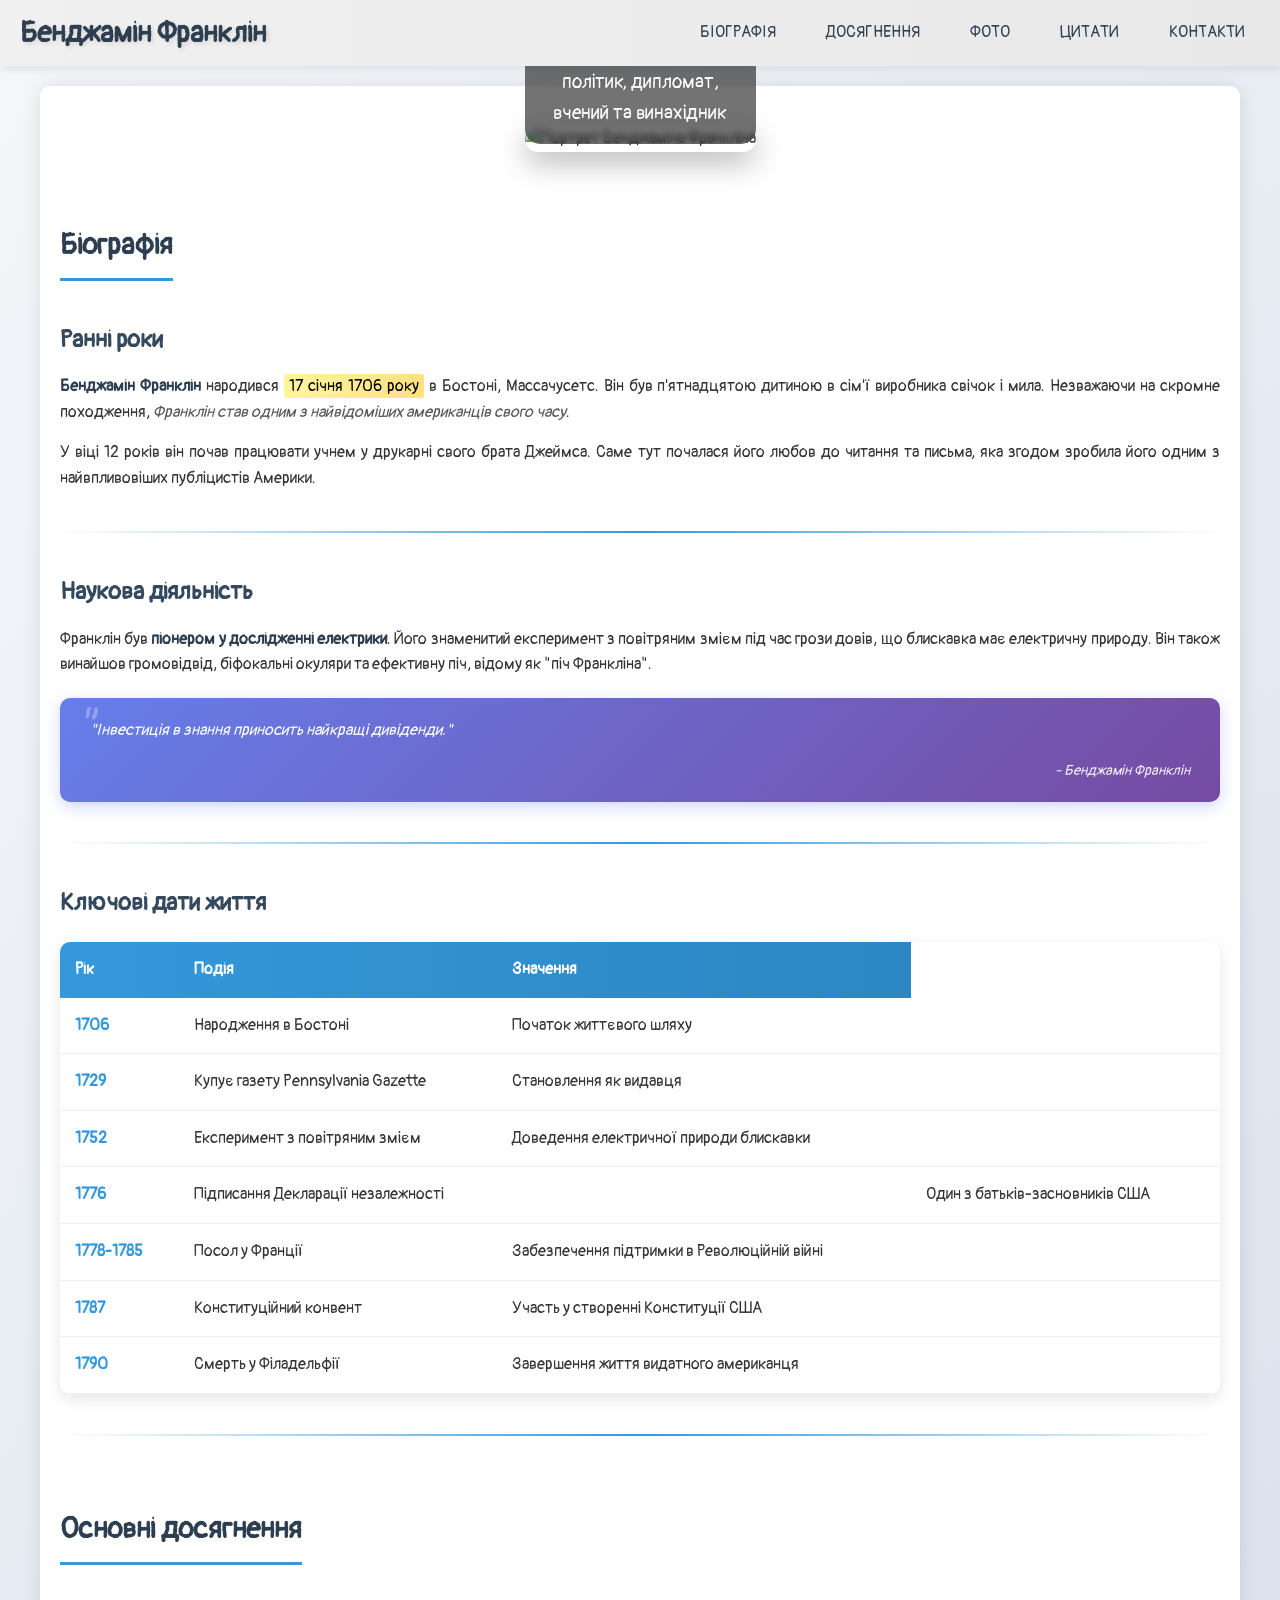
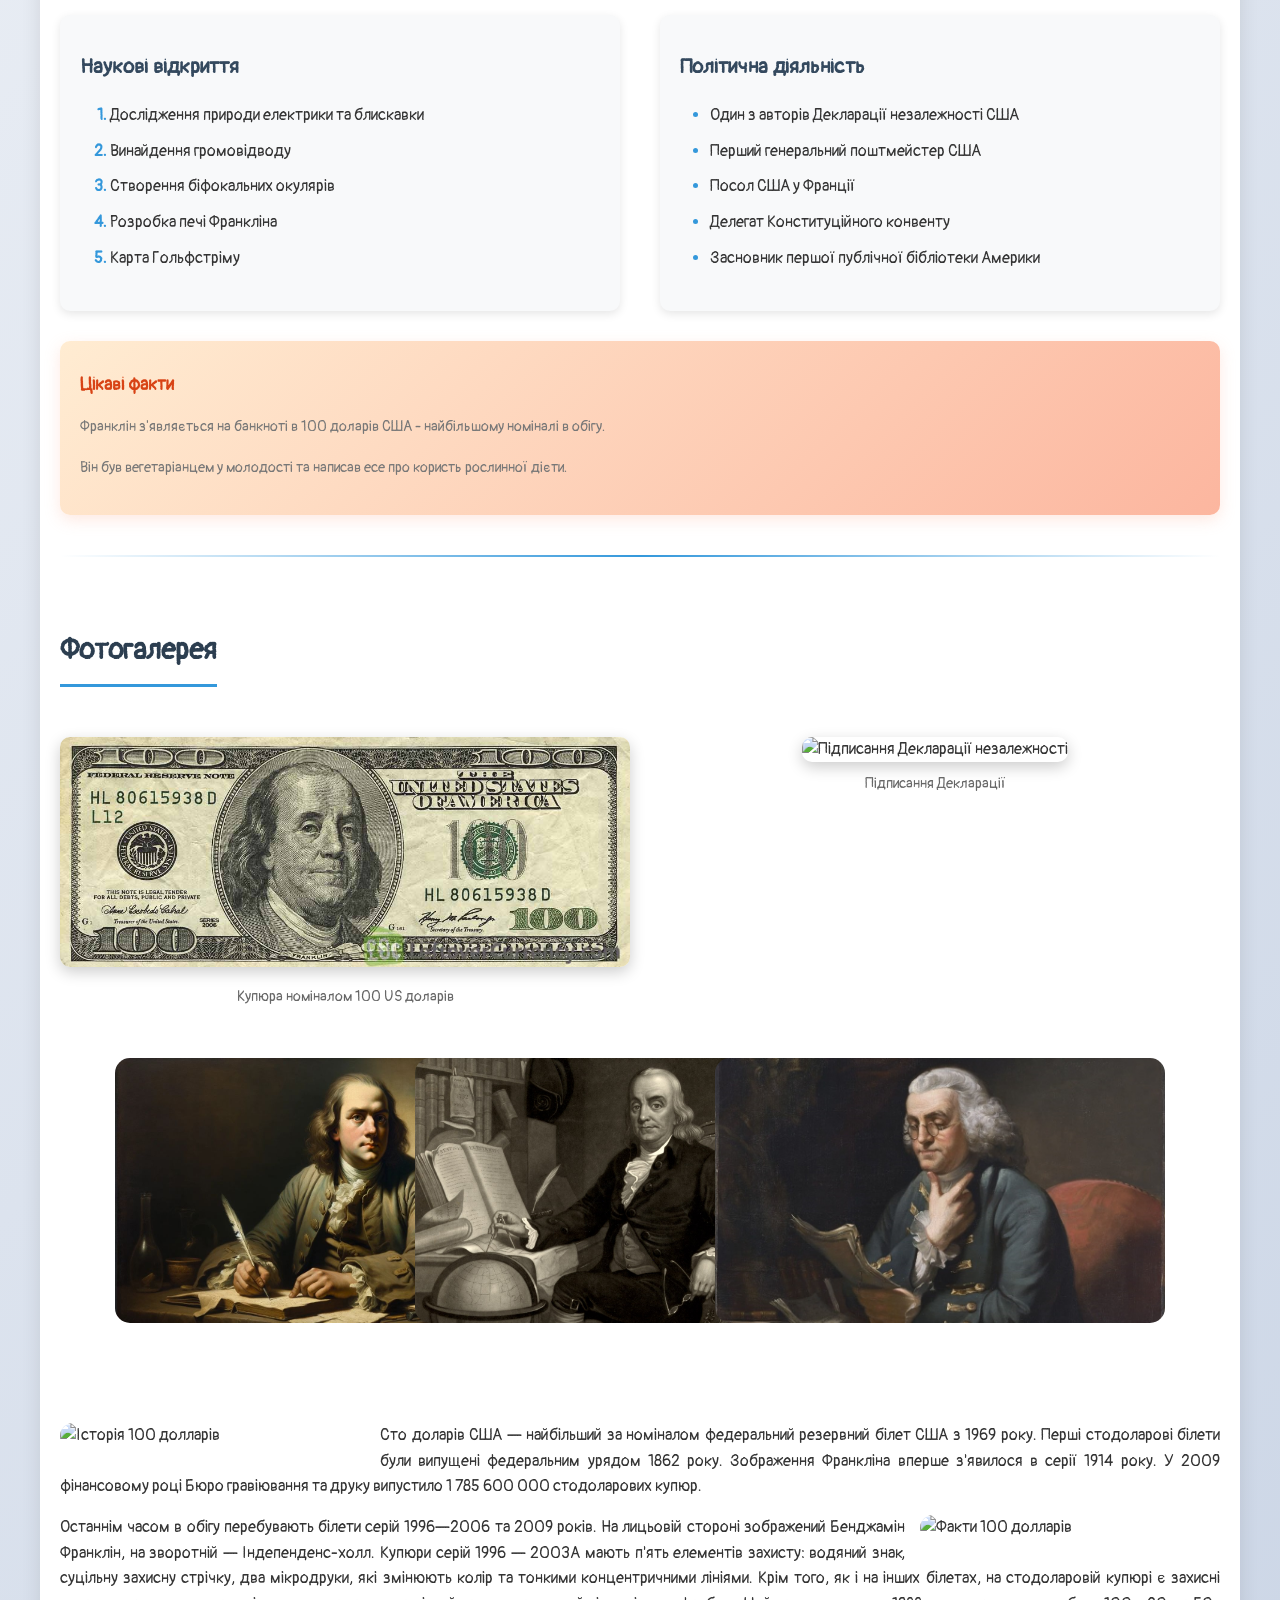
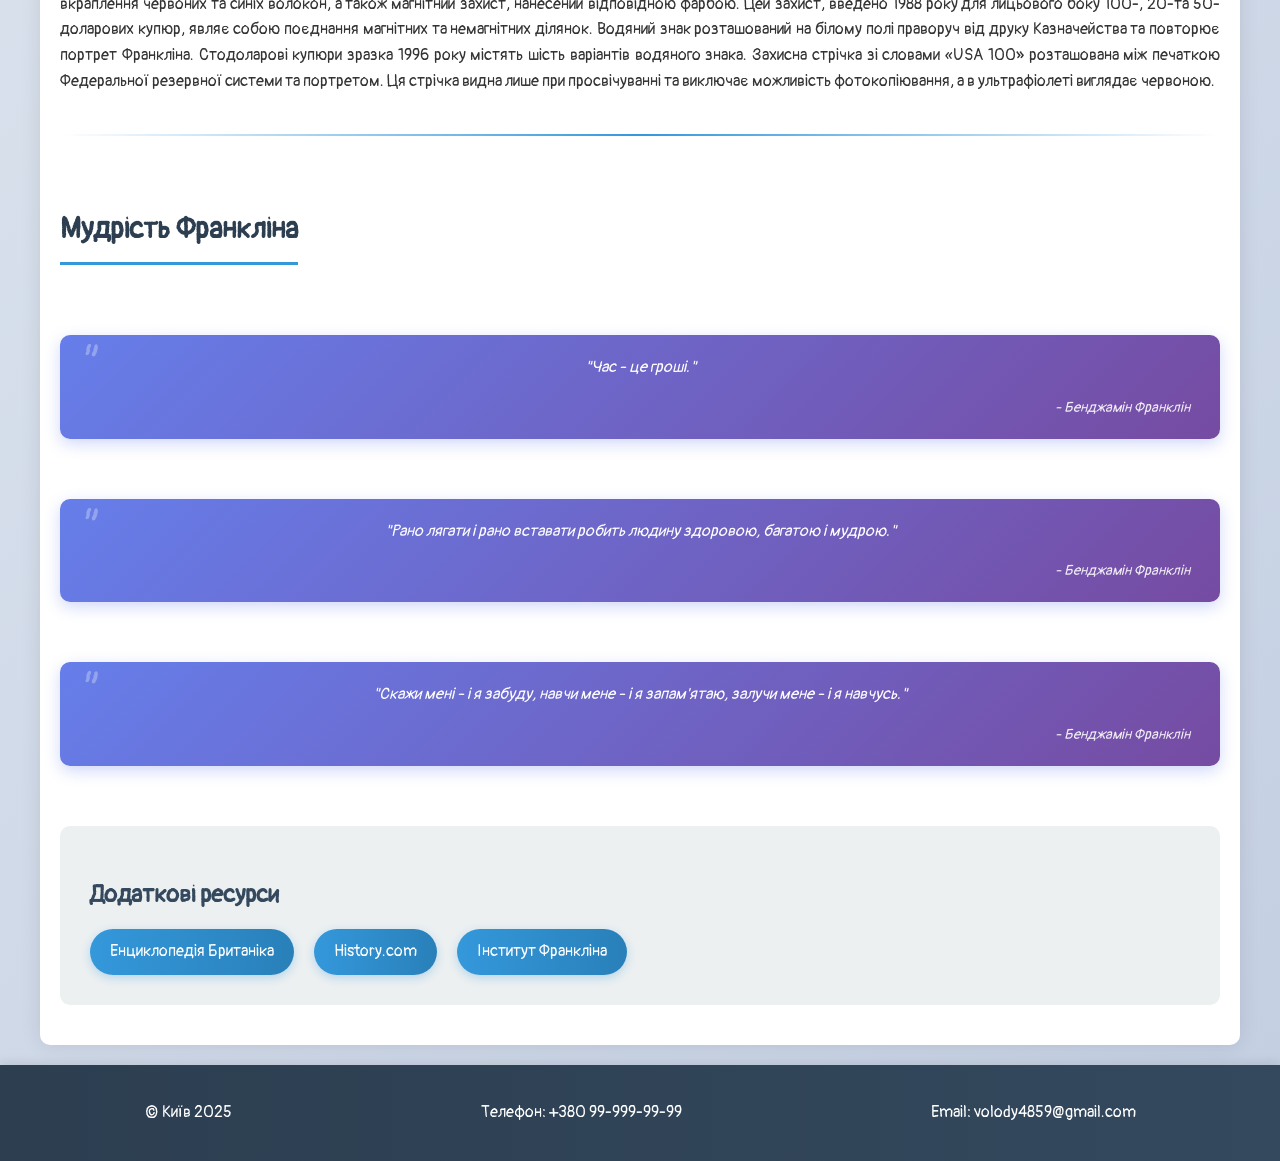
==== index.html @ c8cc4f17 "Created index.html" ====
<!DOCTYPE html>
<html lang="uk">
<head>
    <meta http-equiv="Content-Type" content="text/html; charset=UTF-8">
    <meta name="viewport" content="width=device-width, initial-scale=1.0">
    <link rel="stylesheet" href="./css/css.css">
    <title>Біографія</title>
    <link href="https://fonts.googleapis.com/css2?family=Pangolin&display=swap" rel="stylesheet">
</head>

<body>
    <!-- НАВІГАЦІЯ -->
    <header class="navbar">
        <h1>Бенджамін Франклін</h1>
        <nav>
            <a href="#biography">БІОГРАФІЯ</a>
            <a href="#achievements">ДОСЯГНЕННЯ</a>
            <a href="#photos">ФОТО</a>
            <a href="#quotes">ЦИТАТИ</a>
            <a href="contacts.html">КОНТАКТИ</a> 
        </nav>
    </header>

    <main>
        <!-- ГОЛОВНИЙ БЛОК З ФОТО -->
        <section class="hero-banner">
            <figure class="main-photo">
                <img src="https://i0.wp.com/un-sci.com/wp-content/uploads/2022/05/133.jpg?w=1300&ssl=1", alt="Портрет Бенджаміна Франкліна">
                <figcaption>
                    Бенджамін Франклін (1706-1790) - американський політик, дипломат, вчений та винахідник
                </figcaption>
            </figure>
        </section>

        <!-- БІОГРАФІЯ -->
        <section id="biography">
            <h2>Біографія</h2>
            
            <article>
                <h3>Ранні роки</h3>
                <p><strong>Бенджамін Франклін</strong> народився <mark>17 січня 1706 року</mark> в Бостоні, Массачусетс. 
                Він був п'ятнадцятою дитиною в сім'ї виробника свічок і мила. Незважаючи на скромне походження, 
                <em>Франклін став одним з найвідоміших американців свого часу</em>.</p>
                
                <p>У віці 12 років він почав працювати учнем у друкарні свого брата Джеймса. 
                Саме тут почалася його любов до читання та письма, яка згодом зробила його одним з найвпливовіших 
                публіцистів Америки.</p>
            </article>

            <hr>

            <article>
                <h3>Наукова діяльність</h3>
                <p>Франклін був <strong>піонером у дослідженні електрики</strong>. Його знаменитий експеримент з повітряним змієм 
                під час грози довів, що блискавка має електричну природу. Він також винайшов громовідвід, 
                біфокальні окуляри та ефективну піч, відому як "піч Франкліна".</p>
                
                <blockquote cite="Benjamin Franklin">
                    <p>"Інвестиція в знання приносить найкращі дивіденди."</p>
                    <cite>- Бенджамін Франклін</cite>
                </blockquote>
            </article>

            <hr>

            <!-- ТАБЛИЦЯ КЛЮЧОВИХ ДАТ -->
            <article>
                <h3>Ключові дати життя</h3>
                <table class="dates-table">
                    <thead>
                        <tr>
                            <th>Рік</th>
                            <th>Подія</th>
                            <th>Значення</th>
                        </tr>
                    </thead>
                    <tbody>
                        <tr>
                            <td>1706</td>
                            <td>Народження в Бостоні</td>
                            <td>Початок життєвого шляху</td>
                        </tr>
                        <tr>
                            <td>1729</td>
                            <td>Купує газету Pennsylvania Gazette</td>
                            <td>Становлення як видавця</td>
                        </tr>
                        <tr>
                            <td>1752</td>
                            <td>Експеримент з повітряним змієм</td>
                            <td>Доведення електричної природи блискавки</td>
                        </tr>
                        <tr>
                            <td>1776</td>
                            <td colspan="2">Підписання Декларації незалежності</td>
                            <td colspan="2">Один з батьків-засновників США</td>
                        </tr>
                        <tr>
                            <td>1778-1785</td>
                            <td>Посол у Франції</td>
                            <td>Забезпечення підтримки в Революційній війні</td>
                        </tr>
                        <tr>
                            <td>1787</td>
                            <td>Конституційний конвент</td>
                            <td>Участь у створенні Конституції США</td>
                        </tr>
                        <tr>
                            <td>1790</td>
                            <td>Смерть у Філадельфії</td>
                            <td>Завершення життя видатного американця</td>
                        </tr>
                    </tbody>
                </table>
            </article>
        </section>

        <hr>

        <!-- ДОСЯГНЕННЯ -->
        <section id="achievements" class="achievements-section">
            <h2>Основні досягнення</h2>
            
            <div class="achievements-grid">
                <div class="achievement-column">
                    <h4>Наукові відкриття</h4>
                    <ol>
                        <li>Дослідження природи електрики та блискавки</li>
                        <li>Винайдення громовідводу</li>
                        <li>Створення біфокальних окулярів</li>
                        <li>Розробка печі Франкліна</li>
                        <li>Карта Гольфстріму</li>
                    </ol>
                </div>
                
                <div class="achievement-column">
                    <h4>Політична діяльність</h4>
                    <ul>
                        <li>Один з авторів Декларації незалежності США</li>
                        <li>Перший генеральний поштмейстер США</li>
                        <li>Посол США у Франції</li>
                        <li>Делегат Конституційного конвенту</li>
                        <li>Засновник першої публічної бібліотеки Америки</li>
                    </ul>
                </div>
            </div>
            
            <aside class="fun-facts">
                <h5>Цікаві факти</h5>
                <p><small>Франклін з'являється на банкноті в 100 доларів США - найбільшому номіналі в обігу.</small></p>
                <p><small>Він був вегетаріанцем у молодості та написав есе про користь рослинної дієти.</small></p>
            </aside>
        </section>

        <hr>

        <!-- ФОТО-ГАЛЕРЕЯ -->
        <section id="photos" class="photo-gallery">
            <h2>Фотогалерея</h2>
            <div class="gallery-grid">
                <figure>
                    <img src=".\images\100_dollars.jpg" 
                         alt="Портрет Франкліна", class="photo-gallery-photo1">
                    <figcaption>Купюра номіналом 100 US доларів</figcaption>
                </figure>
                <figure>
                    <img src="https://upload.wikimedia.org/wikipedia/commons/f/f9/Declaration_of_Independence_%281819%29%2C_by_John_Trumbull.jpg" 
                         alt="Підписання Декларації незалежності">
                    <figcaption>Підписання Декларації</figcaption>
                </figure>
            </div>
        </section>

        <section class="triple-photos">
            <img src=".\images\ben_franklin.jpg" alt="Фото 1" class="stack-images image1">
            <img src=".\images\franklin.jpg" alt="Фото 2" class="stack-images image2">
            <img src=".\images\ben.jpg" alt="Фото 3" class="stack-images image3">
        </section>

        <section class="relative-photos">
            <img src="https://agroweek.com/wp-content/uploads/2025/10/100-dolariv1-1760427906.webp", 
            alt="Історія 100 долларів" class="left-from-text-image">
                <p>
                    Сто доларів США — найбільший за номіналом федеральний резервний білет США з 1969 року. 
                    Перші стодоларові білети були випущені федеральним урядом 1862 року. Зображення Франкліна вперше з'явилося в серії 1914 року. 
                    У 2009 фінансовому році Бюро гравіювання та друку випустило 1 785 600 000 стодоларових купюр.
                </p>
                <img src="https://financy.24tv.ua/resources/photos/news/202502/2762514.jpg?v=1740579571000&w=768&h=432&fit=cover&output=webp&q=70", 
                alt="Факти 100 долларів" class="right-from-text-image">
                <p>
                    Останнім часом в обігу перебувають білети серій 1996—2006 та 2009 років. 
                    На лицьовій стороні зображений Бенджамін Франклін, на зворотній — Індепенденс-холл.
                    Купюри серій 1996 — 2003A мають п'ять елементів захисту: водяний знак, 
                    суцільну захисну стрічку, два мікродруки, які змінюють колір та тонкими концентричними лініями.
                    Крім того, як і на інших білетах, на стодоларовій купюрі є захисні вкраплення червоних та синіх волокон, 
                    а також магнітний захист, нанесений відповідною фарбою. Цей захист, введено 1988 року для лицьового боку 100-, 
                    20-та 50-доларових купюр, являє собою поєднання магнітних та немагнітних ділянок. 
                    Водяний знак розташований на білому полі праворуч від друку Казначейства та повторює портрет Франкліна. 
                    Стодоларові купюри зразка 1996 року містять шість варіантів водяного знака.
                    Захисна стрічка зі словами «USA 100» розташована між печаткою Федеральної резервної системи та портретом. 
                    Ця стрічка видна лише при просвічуванні та виключає можливість фотокопіювання, а в ультрафіолеті виглядає червоною.
                </p>
        </section>

        <hr>

        <section id="quotes">
            <h2>Мудрість Франкліна</h2>
            
            <div class="quotes-container">
                <blockquote>
                    <p>"Час - це гроші."</p>
                    <cite>- Бенджамін Франклін</cite>
                </blockquote>
                
                <blockquote>
                    <p>"Рано лягати і рано вставати робить людину здоровою, багатою і мудрою."</p>
                    <cite>- Бенджамін Франклін</cite>
                </blockquote>
                
                <blockquote>
                    <p>"Скажи мені - і я забуду, навчи мене - і я запам'ятаю, залучи мене - і я навчусь."</p>
                    <cite>- Бенджамін Франклін</cite>
                </blockquote>
            </div>
        </section>

        <section class="external-links">
            <h3>Додаткові ресурси</h3>
            <nav class="resources">
                <a href="https://www.britannica.com/biography/Benjamin-Franklin" target="_blank">Енциклопедія Британіка</a>
                <a href="https://www.history.com/topics/american-revolution/benjamin-franklin" target="_blank">History.com</a>
                <a href="https://fi.edu/en" target="_blank">Інститут Франкліна</a>
            </nav>
        </section>
    </main>

    <footer>
        <h6><span>© Київ 2025</span></h6>
        <h6><span>Телефон: +380 99-999-99-99</span></h6>
        <h6><span>Email: volody4859@gmail.com</span></h6>
    </footer>
</body>

</html>
---- css/css.css ----
/* ==== ОСНОВНІ СТИЛІ ==== */
* {
    margin: 0;
    padding: 0;
    box-sizing: border-box;
}

body {
    font-family: 'Pangolin', sans-serif;
    line-height: 1.6;
    color: #333;
    background: linear-gradient(135deg, #f5f7fa 0%, #c3cfe2 100%);
    min-height: 100vh;
}

/* ==== НАВІГАЦІЯ ==== */
.navbar {
    background-color: #f0f0f0;
    padding: 10px 20px;
    display: flex;
    justify-content: space-between;
    align-items: center;
    box-shadow: 0 2px 10px rgba(0, 0, 0, 0.1);
    position: sticky;
    top: 0;
    z-index: 100;
    background: linear-gradient(90deg, #f0f0f0 0%, #e8e8e8 100%);
}

.navbar h1 {
    color: #2c3e50;
    font-size: 1.8rem;
    text-shadow: 2px 2px 4px rgba(0,0,0,0.1);
}

.navbar nav {
    display: flex;
    gap: 20px;
}

.navbar nav a {
    text-decoration: none;
    color: #2c3e50;
    padding: 8px 15px;
    border-radius: 20px;
    transition: all 0.3s ease;
    position: relative;
}

.navbar nav a:hover {
    background-color: #3498db;
    color: white;
    transform: translateY(-2px);
    box-shadow: 0 4px 8px rgba(52, 152, 219, 0.3);
}

.navbar nav a:active {
    transform: translateY(0);
}

/* ==== MAIN ==== */
main {
    max-width: 1200px;
    margin: 0 auto;
    padding: 40px 20px;
    background: white;
    box-shadow: 0 0 20px rgba(0,0,0,0.1);
    border-radius: 10px;
    margin-top: 20px;
    margin-bottom: 20px;
}

section[id="biography"],
section[id="achievements"],
section[id="photos"],
section[id="quotes"],
section[id="contact-form"] {
    scroll-margin-top: 60px;
}

/* ==== HERO СЕКЦІЯ ==== */
.hero-banner {
    text-align: center;
    margin-bottom: 40px;
}

.main-photo {
    display: inline-block;
    position: relative;
}

.main-photo img {
    width: 900px;
    height: auto;
    border-radius: 15px;
    box-shadow: 0 10px 30px rgba(0,0,0,0.3);
}

.main-photo figcaption {
    position: absolute;
    bottom: 8px;
    left: 0;
    width: 100%;
    padding: 15px 20px;
    background: rgba(0, 0, 0, 0.55); /* напівпрозорий темний фон */
    color: #fff;
    font-size: 1.2rem;
    text-align: center;
    border-radius: 0 0 15px 15px;
    backdrop-filter: blur(3px); /* ефект розмиття фону */
}

/* ==== ЗАГОЛОВКИ ==== */
h1 { font-size: 2rem; }
h2 { 
    font-size: 1.8rem; 
    color: #2c3e50;
    margin: 30px 0 20px;
    padding-bottom: 10px;
    border-bottom: 3px solid #3498db;
    display: inline-block;
}
h3 { 
    font-size: 1.5rem; 
    color: #34495e;
    margin: 20px 0 15px;
}
h4 { 
    font-size: 1.3rem; 
    color: #34495e;
    margin: 15px 0 10px;
}
h5 { 
    font-size: 1.1rem; 
    color: #555;
    margin: 10px 0;
}
h6 { font-size: 1rem; }

/* ==== ПАРАГРАФИ ТА ТЕКСТ ==== */
p {
    margin-bottom: 15px;
    text-align: justify;
}

strong {
    color: #2c3e50;
    font-weight: bold;
}

em {
    color: #555;
    font-style: italic;
}

mark {
    background: linear-gradient(90deg, #fff59d 0%, #ffe082 100%);
    padding: 2px 5px;
    border-radius: 3px;
}

small {
    color: #777;
    font-size: 0.9em;
}

/* ==== ЦИТАТИ ==== */
blockquote {
    background: linear-gradient(135deg, #667eea 0%, #764ba2 100%);
    color: white;
    padding: 20px 30px;
    margin: 20px 0;
    border-radius: 10px;
    box-shadow: 0 5px 15px rgba(102, 126, 234, 0.3);
    position: relative;
    font-style: italic;
}

blockquote::before {
    content: '"';
    font-size: 3rem;
    position: absolute;
    top: -10px;
    left: 15px;
    opacity: 0.3;
}

blockquote cite {
    display: block;
    text-align: right;
    margin-top: 10px;
    font-size: 0.9em;
    opacity: 0.9;
}

/* ==== ТАБЛИЦЯ ==== */
.dates-table {
    width: 100%;
    border-collapse: collapse;
    margin: 20px 0;
    box-shadow: 0 5px 15px rgba(0,0,0,0.1);
    border-radius: 10px;
    overflow: hidden;
}

.dates-table thead {
    background: linear-gradient(90deg, #3498db 0%, #2980b9 100%);
    color: white;
}

.dates-table th {
    padding: 15px;
    text-align: left;
    font-weight: bold;
}

.dates-table tbody tr {
    border-bottom: 1px solid #ecf0f1;
    transition: all 0.3s ease;
}

.dates-table tbody tr:hover {
    background-color: #ecf0f1;
    transform: scale(1.01);
}

.dates-table td {
    padding: 15px;
}

.dates-table td:first-child {
    font-weight: bold;
    color: #3498db;
}

/* ==== СПИСКИ ==== */
ol, ul {
    margin: 20px 0;
    padding-left: 30px;
}

li {
    margin-bottom: 10px;
    position: relative;
}

ol li::marker {
    color: #3498db;
    font-weight: bold;
}

ul li::marker {
    color: #3498db;
}

/* ==== ДОСЯГНЕННЯ ==== */
.achievements-grid {
    display: flex;
    gap: 40px;
    margin: 30px 0;
    flex-wrap: wrap;
}

.achievement-column {
    flex: 1;
    min-width: 280px;
    background: #f8f9fa;
    padding: 20px;
    border-radius: 10px;
    box-shadow: 0 3px 10px rgba(0,0,0,0.1);
}

/* ==== ЦІКАВІ ФАКТИ (ASIDE) ==== */
.fun-facts {
    background: linear-gradient(135deg, #ffecd2 0%, #fcb69f 100%);
    padding: 20px;
    border-radius: 10px;
    margin: 30px 0;
    box-shadow: 0 5px 15px rgba(252, 182, 159, 0.3);
}

.fun-facts h5 {
    color: #d84315;
    margin-bottom: 15px;
}

/* ==== ФОТОГАЛЕРЕЯ ==== */
.gallery-grid {
    display: grid;
    grid-template-columns: repeat(auto-fit, minmax(250px, 1fr));
    gap: 20px;
    margin: 30px 0;
}

.gallery-grid figure {
    text-align: center;
    transition: transform 0.3s ease;
}

.gallery-grid figure:hover {
    transform: translateY(-5px);
}

.gallery-grid img {
    width: 100%;
    height: 230px;
    object-fit: cover;
    border-radius: 10px;
    box-shadow: 0 5px 15px rgba(0,0,0,0.2);
}

.gallery-grid figcaption {
    margin-top: 10px;
    font-size: 0.9em;
    color: #666;
}

.photo-gallery-photo1{
    width: 300px;
    min-width: 300px;
    min-height: 75px;
}

.relative-photos{
    margin-top: 120px;
}

.relative-photos p{
    padding: 0px;
}

.left-from-text-image{
    float: left;
    border-radius: 15px;
    margin: 0 20px 15px 0;
    width: 300px;
}

.right-from-text-image{
    float: right;
    border-radius: 15px;
    margin: 0 0 20px 15px;
    width: 300px;
}

/* ==== Картинки під картинки ==== */

.triple-photos{
    position: relative;
    width: 450px;
    height: 265px;
    margin: 0 auto 100px auto;
}

.stack-images{
    position: absolute;
    width: 100%;
    height: 100%;
    border-radius: 15px;
    transition: transform 0.3s ease, box-shadow 0.3s ease;
}

.image1 {
  top: 20px;
  right: 300px;
  z-index: 1;
}
.image2 {
  top: 20px;
  z-index: 2;
}
.image3 {
  top: 20px;
  left: 300px;
  z-index: 3;
}

.stack-images:hover {
    transform: scale(1.1);             /* наближення */
    z-index: 5;                        /* картинка вистрибує поверх усіх */
    box-shadow: 0 10px 25px rgba(0,0,0,0.4);
}

/* ==== КОНТЕЙНЕР ЦИТАТ ==== */
.quotes-container {
    display: flex;
    flex-direction: column;
    gap: 20px;
    margin: 30px 0;
}

.quotes-container p {
    text-align: center;
}

/* ==== ЗОВНІШНІ ПОСИЛАННЯ ==== */
.external-links {
    margin-top: 40px;
    padding: 30px;
    background: #ecf0f1;
    border-radius: 10px;
}

.resources {
    display: flex;
    gap: 20px;
    flex-wrap: wrap;
    margin-top: 15px;
}

.resources a {
    padding: 10px 20px;
    background: linear-gradient(90deg, #3498db 0%, #2980b9 100%);
    color: white;
    text-decoration: none;
    border-radius: 25px;
    transition: all 0.3s ease;
    box-shadow: 0 3px 10px rgba(52, 152, 219, 0.3);
}

.resources a:hover {
    transform: translateY(-3px);
    box-shadow: 0 5px 15px rgba(52, 152, 219, 0.5);
}

.resources a:active {
    transform: translateY(0);
}

/* ==== ГОРИЗОНТАЛЬНІ ЛІНІЇ ==== */
hr {
    margin: 40px 0;
    border: none;
    height: 2px;
    background: linear-gradient(90deg, transparent, #3498db, transparent);
}

/* ==== ФУТЕР ==== */
footer {
    padding: 30px 20px;
    text-align: center;
    display: flex;
    justify-content: space-around;
    background: linear-gradient(90deg, #2c3e50 0%, #34495e 100%);
    color: white;
    box-shadow: 0 -2px 10px rgba(0,0,0,0.1);
}

footer h6 {
    margin: 5px 0;
    font-weight: 500;
}

footer span {
    font-weight: 500;
}

/* ==== АДАПТИВНІСТЬ ==== */
@media (max-width: 768px) {
    .navbar {
        flex-direction: column;
        gap: 15px;
    }
    
    .navbar nav {
        flex-wrap: wrap;
        justify-content: center;
    }
    
    .achievements-grid {
        flex-direction: column;
    }
    
    .main-photo img {
        width: 100%;
        max-width: 300px;
    }
    
    footer {
        flex-direction: column;
        gap: 10px;
    }
}

/* ==== АНІМАЦІЇ ==== */
@keyframes fadeIn {
    from {
        opacity: 0;
        transform: translateY(20px);
    }
    to {
        opacity: 1;
        transform: translateY(0);
    }
}

/* Плавність завантаження при заході на сторінку */
section {
    animation: fadeIn 0.6s ease-out;
}

/* ==== СТИЛІ ДЛЯ СТОРІНКИ КОНТАКТІВ ==== */

.contacts-main {
    max-width: 900px;
    margin: 20px auto;
    padding: 40px;
    background: white;
    border-radius: 15px;
    box-shadow: 0 10px 40px rgba(0,0,0,0.1);
}

/* ==== HERO СЕКЦІЯ КОНТАКТІВ ==== */
.contact-hero {
    text-align: center;
    padding: 40px 0;
    background: linear-gradient(135deg, #667eea 0%, #764ba2 100%);
    color: white;
    border-radius: 15px;
    margin-bottom: 40px;
    position: relative;
    overflow: hidden;
}

.contact-hero::before {
    content: '';
    position: absolute;
    top: -50%;
    right: -50%;
    width: 200%;
    height: 200%;
    background: radial-gradient(circle, rgba(255,255,255,0.1) 0%, transparent 70%);
    animation: rotate 20s linear infinite;
}

.contact-hero h2 {
    color: white;
    border: none;
    margin-bottom: 15px;
    position: relative;
}

.contact-hero p {
    font-size: 1.1em;
    position: relative;
    text-align: center;
}

/* ==== ОСНОВНА ФОРМА ==== */
.form-section {
    margin: 40px 0;
}

.main-form {
    background: #f8f9fa;
    padding: 30px;
    border-radius: 10px;
    box-shadow: 0 5px 20px rgba(0,0,0,0.08);
}

/* ==== ГРУПИ ФОРМ ==== */
.form-group {
    margin-bottom: 25px;
    position: relative;
}

.form-group label {
    display: block;
    margin-bottom: 8px;
    color: #2c3e50;
    font-weight: 500;
    transition: color 0.3s ease;
}

/* ==== СТИЛІЗАЦІЯ INPUT ==== */
.form-group input[type="text"],
.form-group input[type="email"],
.form-group input[type="tel"],
.form-group input[type="password"],
.form-group select,
.form-group textarea {
    width: 100%;
    padding: 12px 15px;
    border: 2px solid #e0e0e0;
    border-radius: 8px;
    font-family: 'Pangolin', sans-serif;
    font-size: 1em;
    background: white;
    transition: all 0.3s ease;
    box-shadow: inset 0 1px 3px rgba(0,0,0,0.05);
}

/* ==== СТАНИ HOVER ==== */
.form-group input:hover,
.form-group select:hover,
.form-group textarea:hover {
    border-color: #3498db;
    box-shadow: 0 0 0 3px rgba(52, 152, 219, 0.1);
}

/* ==== СТАНИ FOCUS ==== */
.form-group input:focus,
.form-group select:focus,
.form-group textarea:focus {
    outline: none;
    border-color: #3498db;
    box-shadow: 0 0 0 4px rgba(52, 152, 219, 0.2);
    transform: translateY(-2px);
    background: linear-gradient(to bottom, #fff 0%, #f0f8ff 100%);
}

/* ==== АНІМАЦІЯ ПРИ ФОКУСІ ==== */
@keyframes pulse {
    0% { box-shadow: 0 0 0 0 rgba(52, 152, 219, 0.7); }
    70% { box-shadow: 0 0 0 10px rgba(52, 152, 219, 0); }
    100% { box-shadow: 0 0 0 0 rgba(52, 152, 219, 0); }
}

.form-group input:focus,
.form-group textarea:focus {
    animation: pulse 1.5s;
}

/* ==== ВАЛІДАЦІЯ ==== */
.form-group input:valid:not(:placeholder-shown),
.form-group textarea:valid:not(:placeholder-shown) {
    border-color: #27ae60;
    background: url('data:image/svg+xml;utf8,<svg xmlns="http://www.w3.org/2000/svg" width="24" height="24" viewBox="0 0 24 24" fill="none" stroke="%2327ae60" stroke-width="2" stroke-linecap="round" stroke-linejoin="round"><polyline points="20 6 9 17 4 12"></polyline></svg>') no-repeat;
    background-position: right 10px center;
    background-size: 20px;
    padding-right: 40px;
}

.form-group input:invalid:not(:placeholder-shown),
.form-group textarea:invalid:not(:placeholder-shown) {
    border-color: #e74c3c;
    background: url('data:image/svg+xml;utf8,<svg xmlns="http://www.w3.org/2000/svg" width="24" height="24" viewBox="0 0 24 24" fill="none" stroke="%23e74c3c" stroke-width="2" stroke-linecap="round" stroke-linejoin="round"><circle cx="12" cy="12" r="10"></circle><line x1="12" y1="8" x2="12" y2="12"></line><line x1="12" y1="16" x2="12.01" y2="16"></line></svg>') no-repeat;
    background-position: right 10px center;
    background-size: 20px;
    padding-right: 40px;
}

/* ==== TEXTAREA ==== */
.form-group textarea {
    resize: vertical;
    min-height: 120px;
}

/* ==== SELECT ==== */
.form-group select {
    cursor: pointer;
    appearance: none;
    background: white url('data:image/svg+xml;utf8,<svg xmlns="http://www.w3.org/2000/svg" width="24" height="24" viewBox="0 0 24 24" fill="none" stroke="%232c3e50" stroke-width="2" stroke-linecap="round" stroke-linejoin="round"><polyline points="6 9 12 15 18 9"></polyline></svg>') no-repeat;
    background-position: right 10px center;
    background-size: 20px;
    padding-right: 40px;
}

/* ==== CHECKBOX ==== */
.checkbox-group {
    display: flex;
    align-items: center;
    gap: 10px;
}

.checkbox-group input[type="checkbox"] {
    width: 20px;
    height: 20px;
    cursor: pointer;
    position: relative;
    appearance: none;
    background: white;
    border: 2px solid #e0e0e0;
    border-radius: 4px;
    transition: all 0.3s ease;
}

.checkbox-group input[type="checkbox"]:hover {
    border-color: #3498db;
    transform: scale(1.1);
}

.checkbox-group input[type="checkbox"]:checked {
    background: linear-gradient(135deg, #667eea 0%, #764ba2 100%);
    border-color: #667eea;
}

.checkbox-group input[type="checkbox"]:checked::after {
    content: '✓';
    position: absolute;
    top: 50%;
    left: 50%;
    transform: translate(-50%, -50%);
    color: white;
    font-size: 14px;
    font-weight: bold;
}

.checkbox-group label {
    margin-bottom: 0;
    cursor: pointer;
}

/* ==== КНОПКИ ==== */
.form-buttons {
    display: flex;
    gap: 15px;
    margin-top: 30px;
}

.btn-submit,
.btn-reset,
.btn-modal {
    padding: 12px 30px;
    border: none;
    border-radius: 25px;
    font-family: 'Pangolin', sans-serif;
    font-size: 1em;
    cursor: pointer;
    transition: all 0.3s ease;
    box-shadow: 0 4px 15px rgba(0,0,0,0.1);
    position: relative;
    overflow: hidden;
}

.btn-submit {
    background: linear-gradient(135deg, #667eea 0%, #764ba2 100%);
    color: white;
    flex: 2;
}

.btn-submit::before {
    content: '';
    position: absolute;
    top: 50%;
    left: 50%;
    width: 0;
    height: 0;
    border-radius: 50%;
    background: rgba(255,255,255,0.5);
    transform: translate(-50%, -50%);
    transition: width 0.6s, height 0.6s;
}

.btn-submit:hover::before {
    width: 300px;
    height: 300px;
}

.btn-submit:hover {
    transform: translateY(-3px);
    box-shadow: 0 6px 20px rgba(102, 126, 234, 0.4);
}

.btn-submit:active {
    transform: translateY(-1px);
    box-shadow: 0 3px 10px rgba(102, 126, 234, 0.4);
}

.btn-reset {
    background: linear-gradient(135deg, #f093fb 0%, #f5576c 100%);
    color: white;
    flex: 1;
}

.btn-reset:hover {
    transform: translateY(-3px);
    box-shadow: 0 6px 20px rgba(245, 87, 108, 0.4);
}

.btn-modal {
    background: linear-gradient(135deg, #fa709a 0%, #fee140 100%);
    color: #2c3e50;
    margin-top: 20px;
    font-weight: bold;
}

.btn-modal:hover {
    transform: scale(1.05);
    box-shadow: 0 6px 20px rgba(250, 112, 154, 0.4);
}

/* ==== ФОРМА ПІДПИСКИ (FLOAT) ==== */
.newsletter-section {
    background: linear-gradient(135deg, #f5f7fa 0%, #c3cfe2 100%);
    padding: 40px;
    border-radius: 15px;
    margin: 40px 0;
    overflow: hidden;
}

.newsletter-container::after {
    content: '';
    display: table;
    clear: both;
}

.newsletter-text {
    float: left;
    width: 60%;
    padding-right: 30px;
}

.newsletter-form {
    float: right;
    width: 40%;
    display: flex;
    gap: 10px;
    align-items: center;
    padding-top: 20px;
}

.newsletter-form input {
    flex: 1;
    padding: 12px;
    border: 2px solid white;
    border-radius: 25px;
    background: white;
    transition: all 0.3s ease;
}

.newsletter-form input:focus {
    outline: none;
    box-shadow: 0 0 0 4px rgba(255,255,255,0.5);
}

.newsletter-form button {
    padding: 12px 25px;
    background: linear-gradient(135deg, #667eea 0%, #764ba2 100%);
    color: white;
    border: none;
    border-radius: 25px;
    cursor: pointer;
    transition: all 0.3s ease;
    white-space: nowrap;
}

.newsletter-form button:hover {
    transform: scale(1.05);
    box-shadow: 0 5px 15px rgba(102, 126, 234, 0.4);
}

/* ==== КАРТКИ КОНТАКТІВ ==== */
.quick-contact {
    text-align: center;
    margin: 40px 0;
}

.contact-cards {
    display: flex;
    gap: 20px;
    margin: 30px 0;
    flex-wrap: wrap;
    justify-content: center;
}

.contact-card {
    flex: 1;
    min-width: 200px;
    padding: 25px;
    background: linear-gradient(135deg, #667eea 0%, #764ba2 100%);
    color: white;
    border-radius: 15px;
    box-shadow: 0 5px 15px rgba(102, 126, 234, 0.3);
    transition: all 0.3s ease;
    position: relative;
}

.contact-card:hover {
    transform: translateY(-5px) rotate(1deg);
    box-shadow: 0 10px 25px rgba(102, 126, 234, 0.4);
}

.contact-card h5 {
    font-size: 1.3em;
    margin-bottom: 10px;
}

.contact-card p {
    margin: 0;
    text-align: center;
}

/* ==== МОДАЛЬНЕ ВІКНО (POSITION: FIXED) ==== */
.modal {
    display: none;
    position: fixed;
    z-index: 1000;
    left: 0;
    top: 0;
    width: 100%;
    height: 100%;
    background-color: rgba(0,0,0,0.5);
    animation: fadeIn 0.3s ease;
}

.modal-content {
    position: fixed;
    top: 50%;
    left: 50%;
    transform: translate(-50%, -50%);
    background: white;
    padding: 40px;
    border-radius: 15px;
    box-shadow: 0 20px 60px rgba(0,0,0,0.3);
    width: 90%;
    max-width: 500px;
    animation: slideIn 0.3s ease;
}

.close {
    position: absolute;
    top: 15px;
    right: 20px;
    font-size: 30px;
    font-weight: bold;
    color: #aaa;
    cursor: pointer;
    transition: all 0.3s ease;
}

.close:hover,
.close:focus {
    color: #e74c3c;
    transform: rotate(90deg);
}

.modal-form .form-group input,
.modal-form .form-group textarea {
    width: 100%;
    padding: 10px;
    border: 2px solid #e0e0e0;
    border-radius: 8px;
    transition: all 0.3s ease;
}

.modal-form .btn-submit {
    width: 100%;
    margin-top: 20px;
}

/* ==== АНІМАЦІЇ ==== */
@keyframes fadeIn {
    from {
        opacity: 0;
    }
    to {
        opacity: 1;
    }
}

@keyframes slideIn {
    from {
        transform: translate(-50%, -60%);
        opacity: 0;
    }
    to {
        transform: translate(-50%, -50%);
        opacity: 1;
    }
}

@keyframes rotate {
    0% {
        transform: rotate(0deg);
    }
    100% {
        transform: rotate(360deg);
    }
}

/* ==== АДАПТИВНІСТЬ ==== */
@media (max-width: 768px) {
    .newsletter-text,
    .newsletter-form {
        float: none;
        width: 100%;
        padding: 0;
    }
    
    .newsletter-form {
        margin-top: 20px;
        flex-direction: column;
    }
    
    .newsletter-form input,
    .newsletter-form button {
        width: 100%;
    }
    
    .form-buttons {
        flex-direction: column;
    }
    
    .btn-submit,
    .btn-reset {
        flex: 1;
        width: 100%;
    }
    
    .contact-cards {
        flex-direction: column;
    }
}
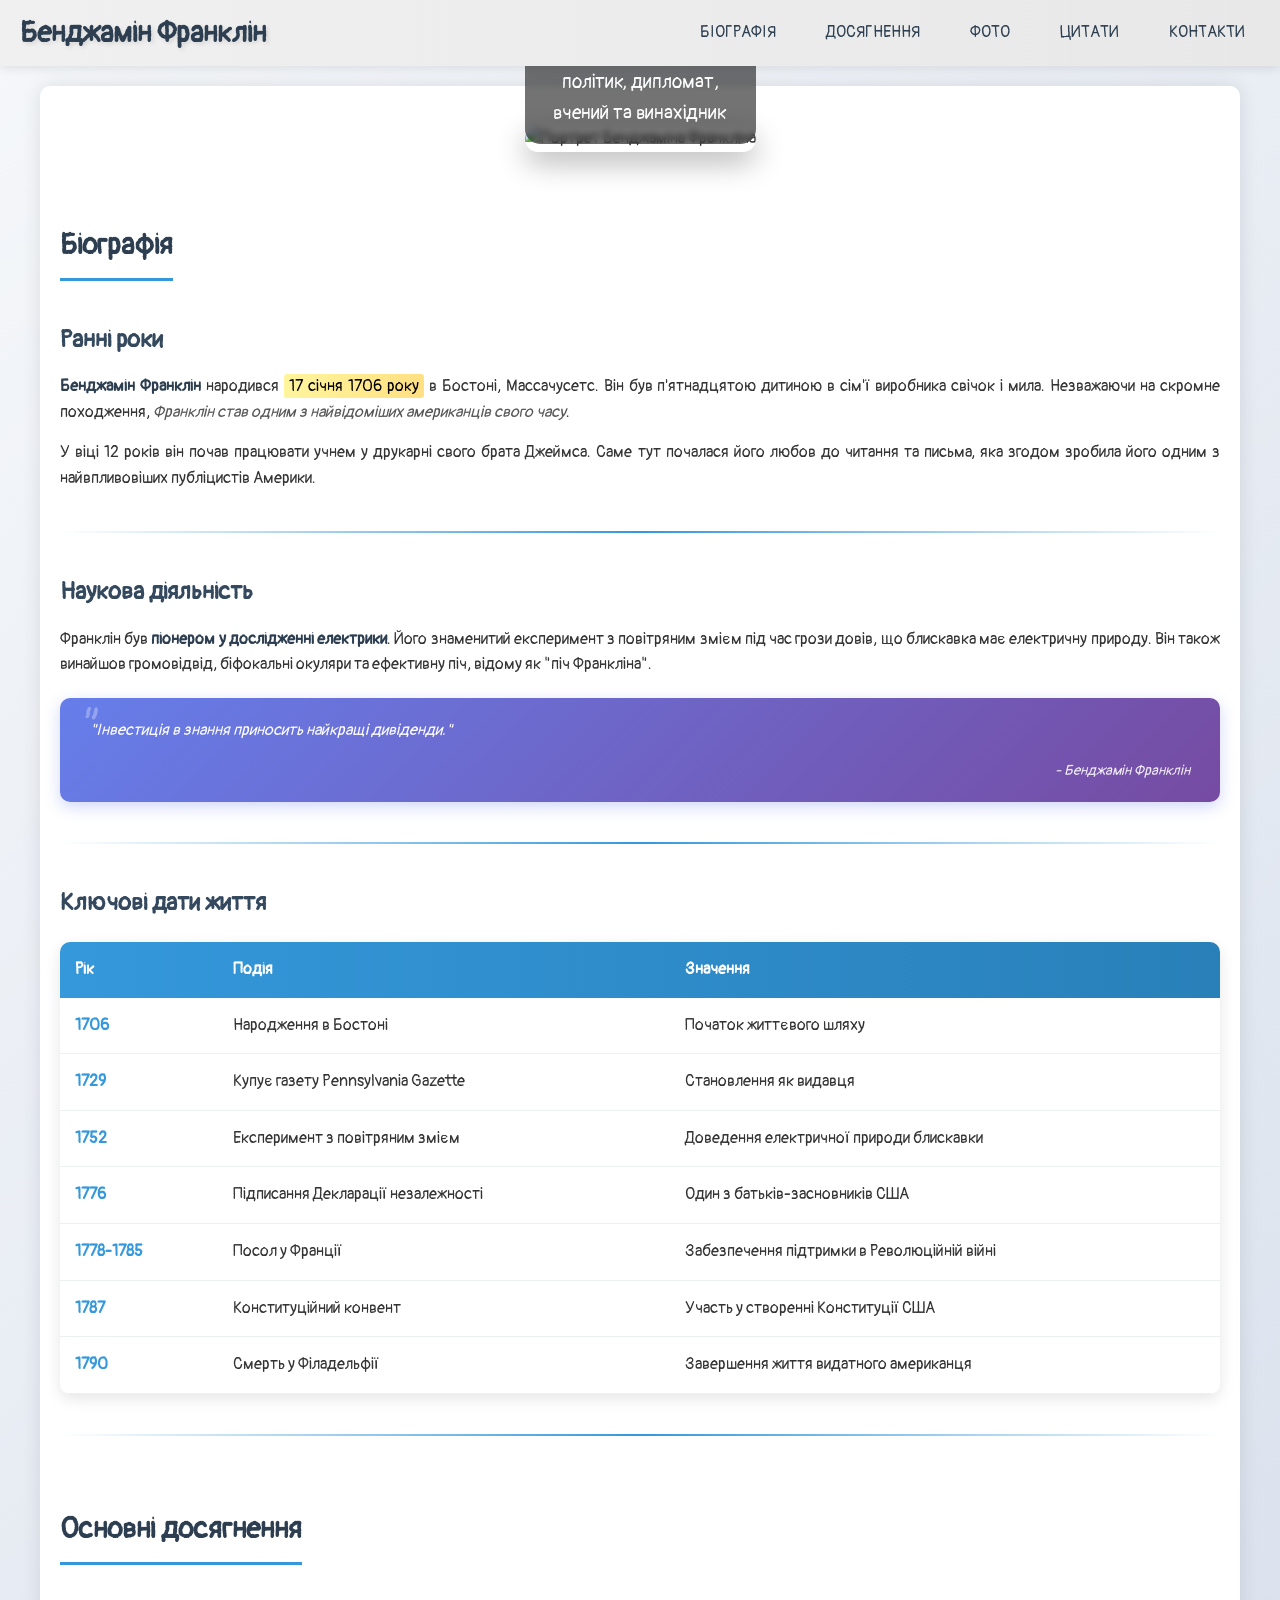
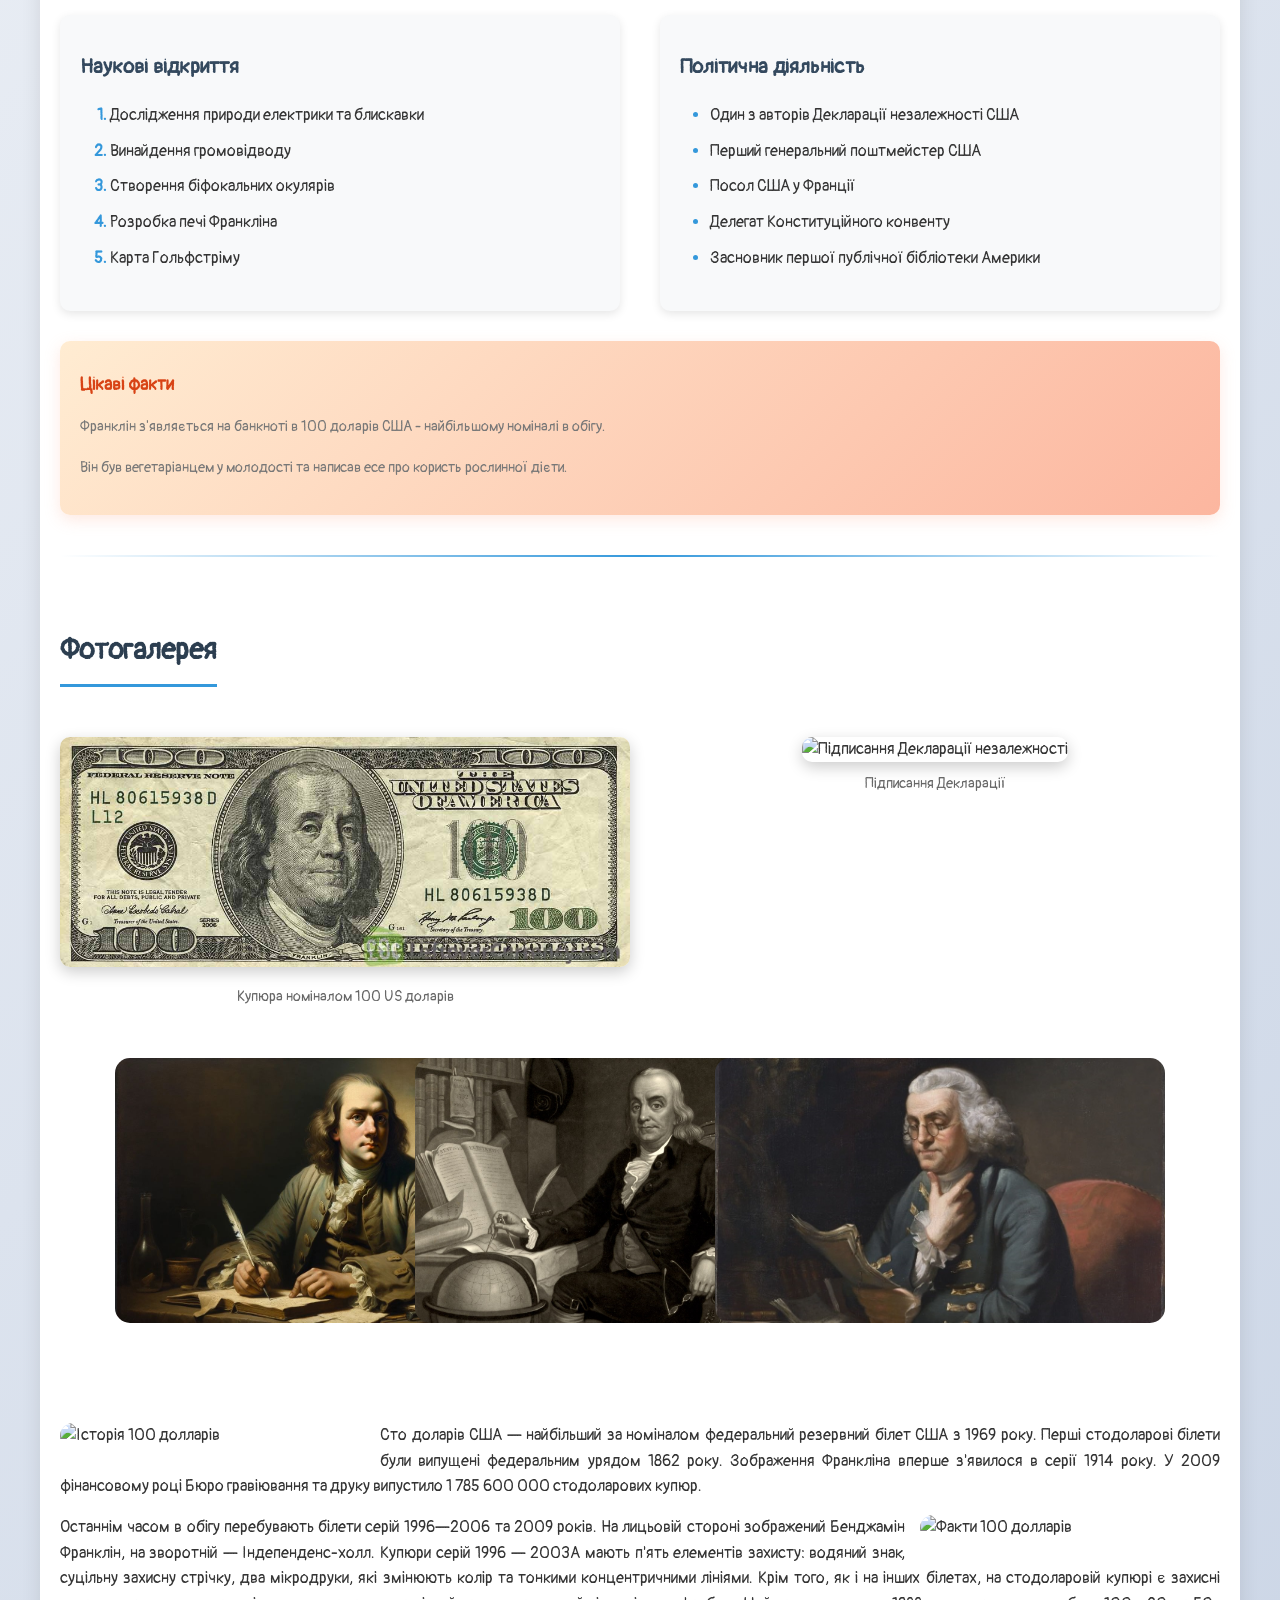
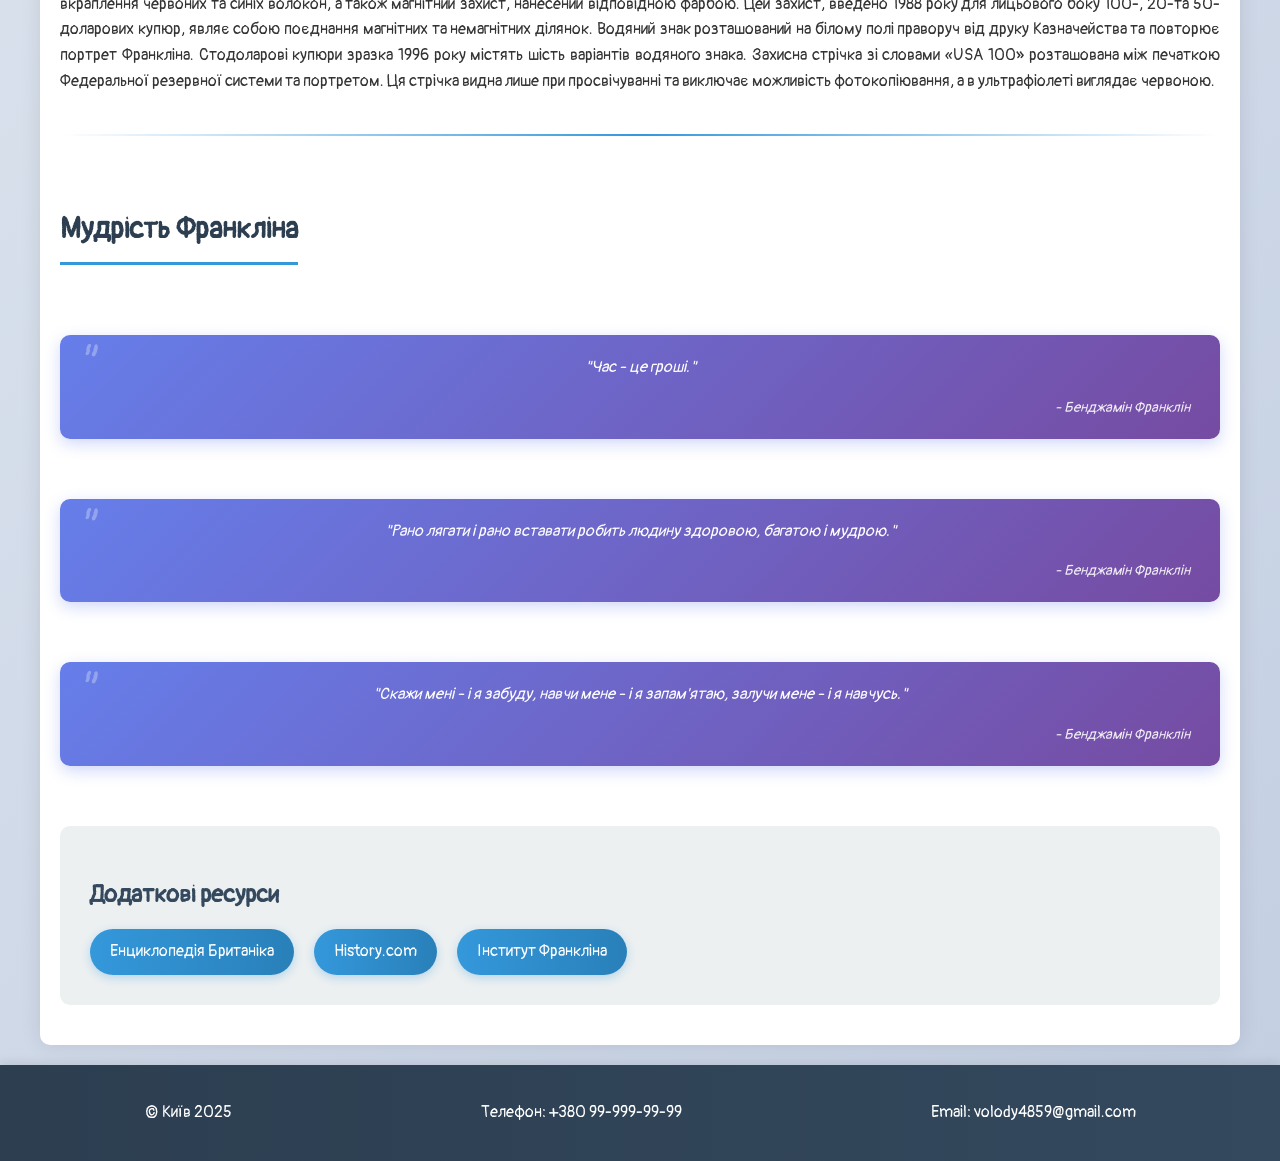
==== commit c1e439f0: "lab3" ====
--- a/index.html
+++ b/index.html
@@ -89,11 +89,11 @@
                             <td>1752</td>
                             <td>Експеримент з повітряним змієм</td>
                             <td>Доведення електричної природи блискавки</td>
-                        </tr>
+                        </tr> 
                         <tr>
                             <td>1776</td>
-                            <td colspan="2">Підписання Декларації незалежності</td>
-                            <td colspan="2">Один з батьків-засновників США</td>
+                            <td>Підписання Декларації незалежності</td>
+                            <td>Один з батьків-засновників США</td>
                         </tr>
                         <tr>
                             <td>1778-1785</td>
--- a/css/css.css
+++ b/css/css.css
@@ -90,7 +90,7 @@
 }
 
 .main-photo img {
-    width: 900px;
+    width: 100%;
     height: auto;
     border-radius: 15px;
     box-shadow: 0 10px 30px rgba(0,0,0,0.3);
@@ -455,7 +455,6 @@
     font-weight: 500;
 }
 
-/* ==== АДАПТИВНІСТЬ ==== */
 @media (max-width: 768px) {
     .navbar {
         flex-direction: column;
@@ -479,6 +478,57 @@
     footer {
         flex-direction: column;
         gap: 10px;
+    }
+
+    .triple-photos {
+        position: static;
+        width: 100%;
+        height: auto;
+        margin: 20px auto 40px auto;
+        display: flex;
+        flex-direction: row;
+        gap: 15px;
+        padding: 0 15px;
+        overflow-x: auto; 
+        scroll-snap-type: x mandatory;
+    }
+    
+    .stack-images {
+        position: static;
+        width: 80vw !important; 
+        height: auto !important;
+        min-width: 250px;
+        max-width: 350px;
+        flex-shrink: 0;
+        border-radius: 15px;
+        box-shadow: 0 5px 15px rgba(0,0,0,0.2);
+        scroll-snap-align: center; 
+    }
+    
+    .left-from-text-image,
+    .right-from-text-image {
+        float: none;
+        width: 100%;
+        max-width: 300px;
+        margin: 15px auto;
+        display: block;
+    }
+    
+    .dates-table {
+        font-size: 0.9em;
+    }
+    
+    .dates-table th,
+    .dates-table td {
+        padding: 10px 8px;
+    }
+    
+    h2 {
+        font-size: 1.5rem;
+    }
+    
+    h3 {
+        font-size: 1.3rem;
     }
 }
 
@@ -939,7 +989,6 @@
     margin-top: 20px;
 }
 
-/* ==== АНІМАЦІЇ ==== */
 @keyframes fadeIn {
     from {
         opacity: 0;
@@ -969,8 +1018,7 @@
     }
 }
 
-/* ==== АДАПТИВНІСТЬ ==== */
-@media (max-width: 768px) {
+@media (max-width: 840px) {
     .newsletter-text,
     .newsletter-form {
         float: none;
@@ -1001,4 +1049,80 @@
     .contact-cards {
         flex-direction: column;
     }
+
+@media (min-width: 840px) and (max-width: 1024px) {
+    main {
+        max-width: 95%;
+        padding: 30px 15px;
+    }
+    
+    .main-photo img {
+        width: 700px;
+        max-width: 100%;
+    }
+    
+    .achievements-grid {
+        gap: 25px;
+    }
+    
+    .achievement-column {
+        min-width: 300px;
+    }
+    
+    .gallery-grid {
+        grid-template-columns: repeat(auto-fit, minmax(200px, 1fr));
+        gap: 15px;
+    }
+    
+    .contact-cards {
+        gap: 15px;
+    }
+    
+    .contact-card {
+        min-width: 180px;
+    }
+    
+    .triple-photos {
+        position: static;
+        width: 100%;
+        height: auto;
+        margin: 20px auto 40px auto;
+        display: flex;
+        flex-direction: row;
+        gap: 15px;
+        padding: 0 15px;
+        overflow-x: auto; 
+        scroll-snap-type: x mandatory;
+    }
+    
+    .stack-images {
+        position: static;
+        width: 80vw !important; 
+        height: auto !important;
+        min-width: 250px;
+        max-width: 350px;
+        flex-shrink: 0;
+        border-radius: 15px;
+        box-shadow: 0 5px 15px rgba(0,0,0,0.2);
+        scroll-snap-align: center; 
+    }
+}
+
+@media (min-width: 1200px) {
+    main {
+        max-width: 1400px;
+    }
+    
+    .gallery-grid {
+        grid-template-columns: repeat(auto-fit, minmax(300px, 1fr));
+    }
+    
+    .achievements-grid {
+        gap: 50px;
+    }
+    
+    .main-photo img {
+        width: 1000px;
+    }
+}
 }
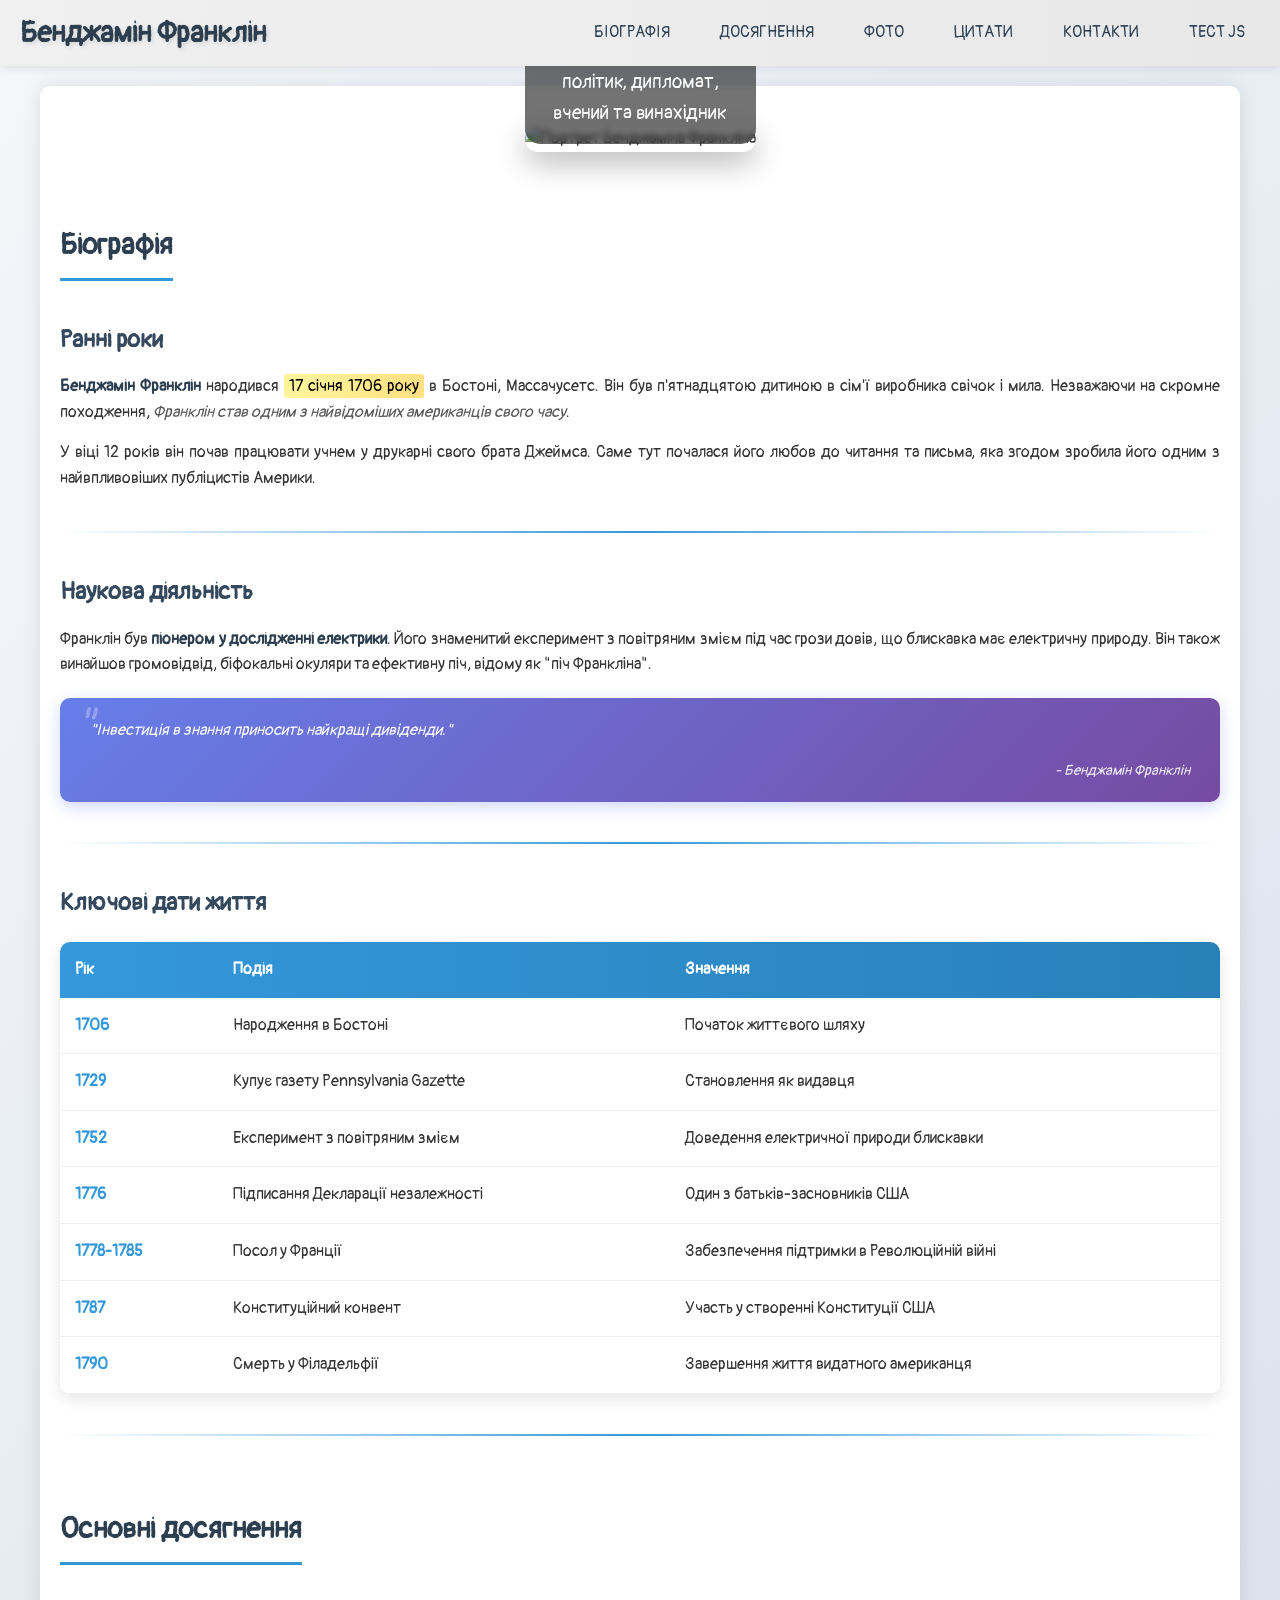
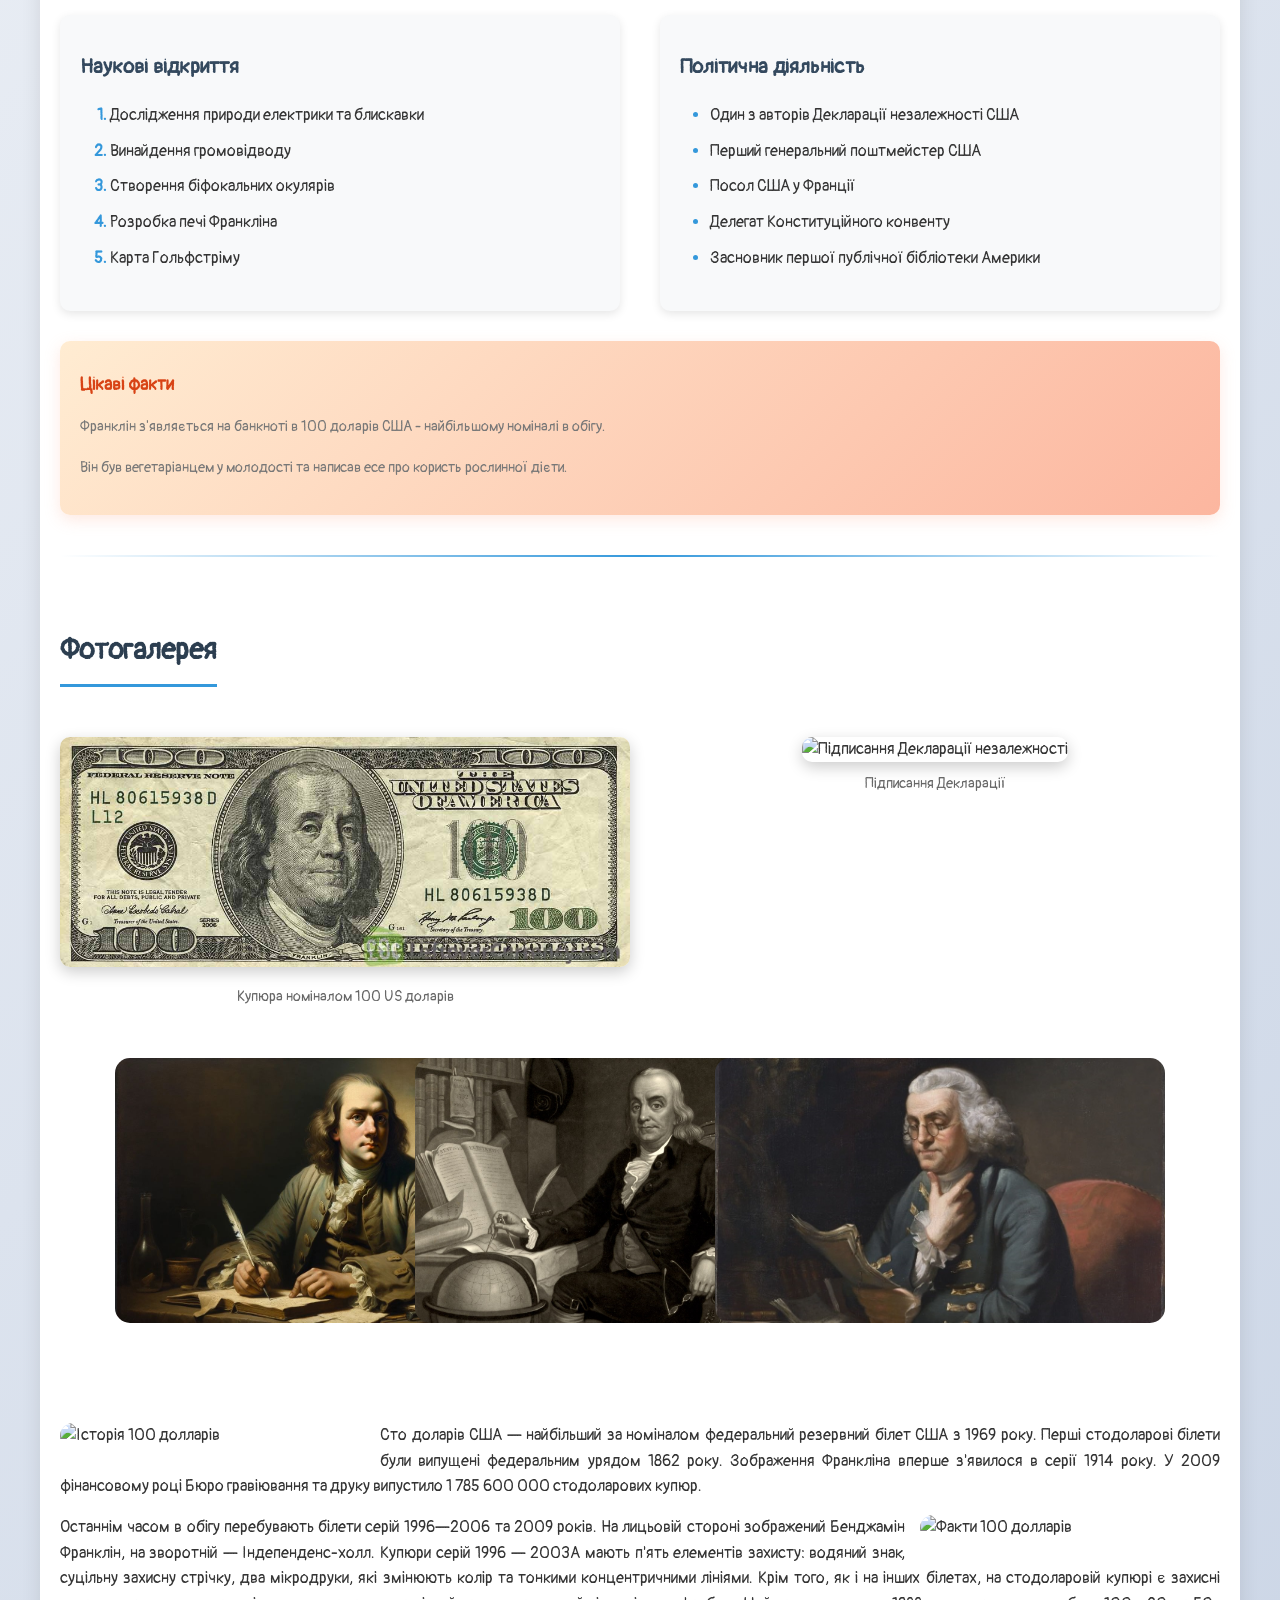
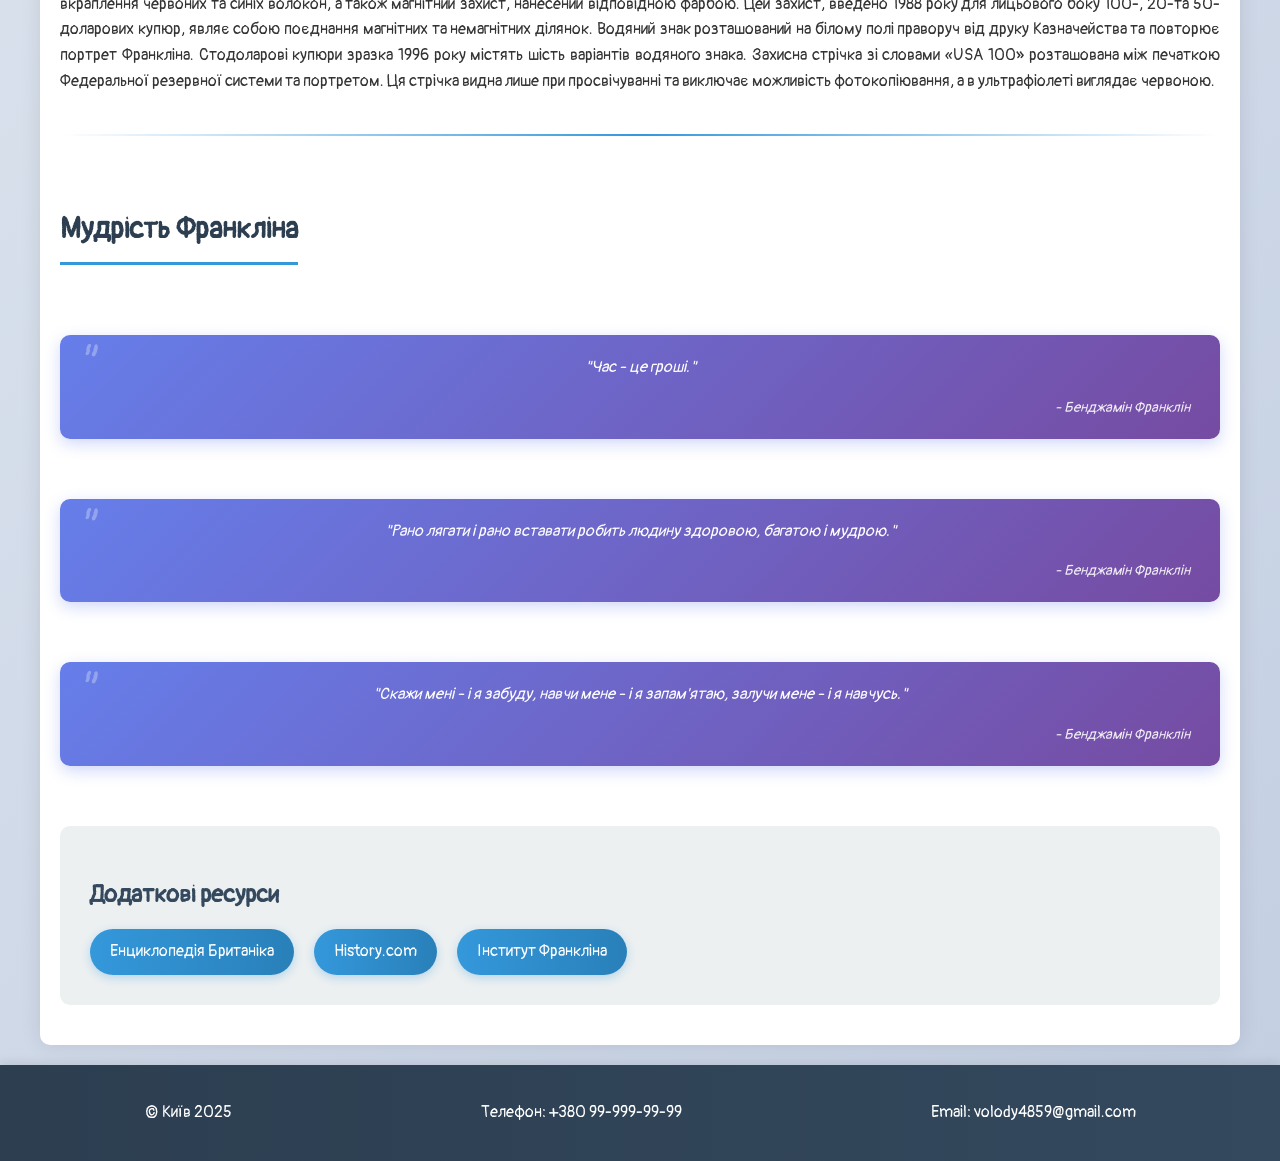
==== commit 143ed26f: "lab4" ====
--- a/index.html
+++ b/index.html
@@ -18,6 +18,7 @@
             <a href="#photos">ФОТО</a>
             <a href="#quotes">ЦИТАТИ</a>
             <a href="contacts.html">КОНТАКТИ</a> 
+            <a href="quiz.html">ТЕСТ JS</a>
         </nav>
     </header>
 
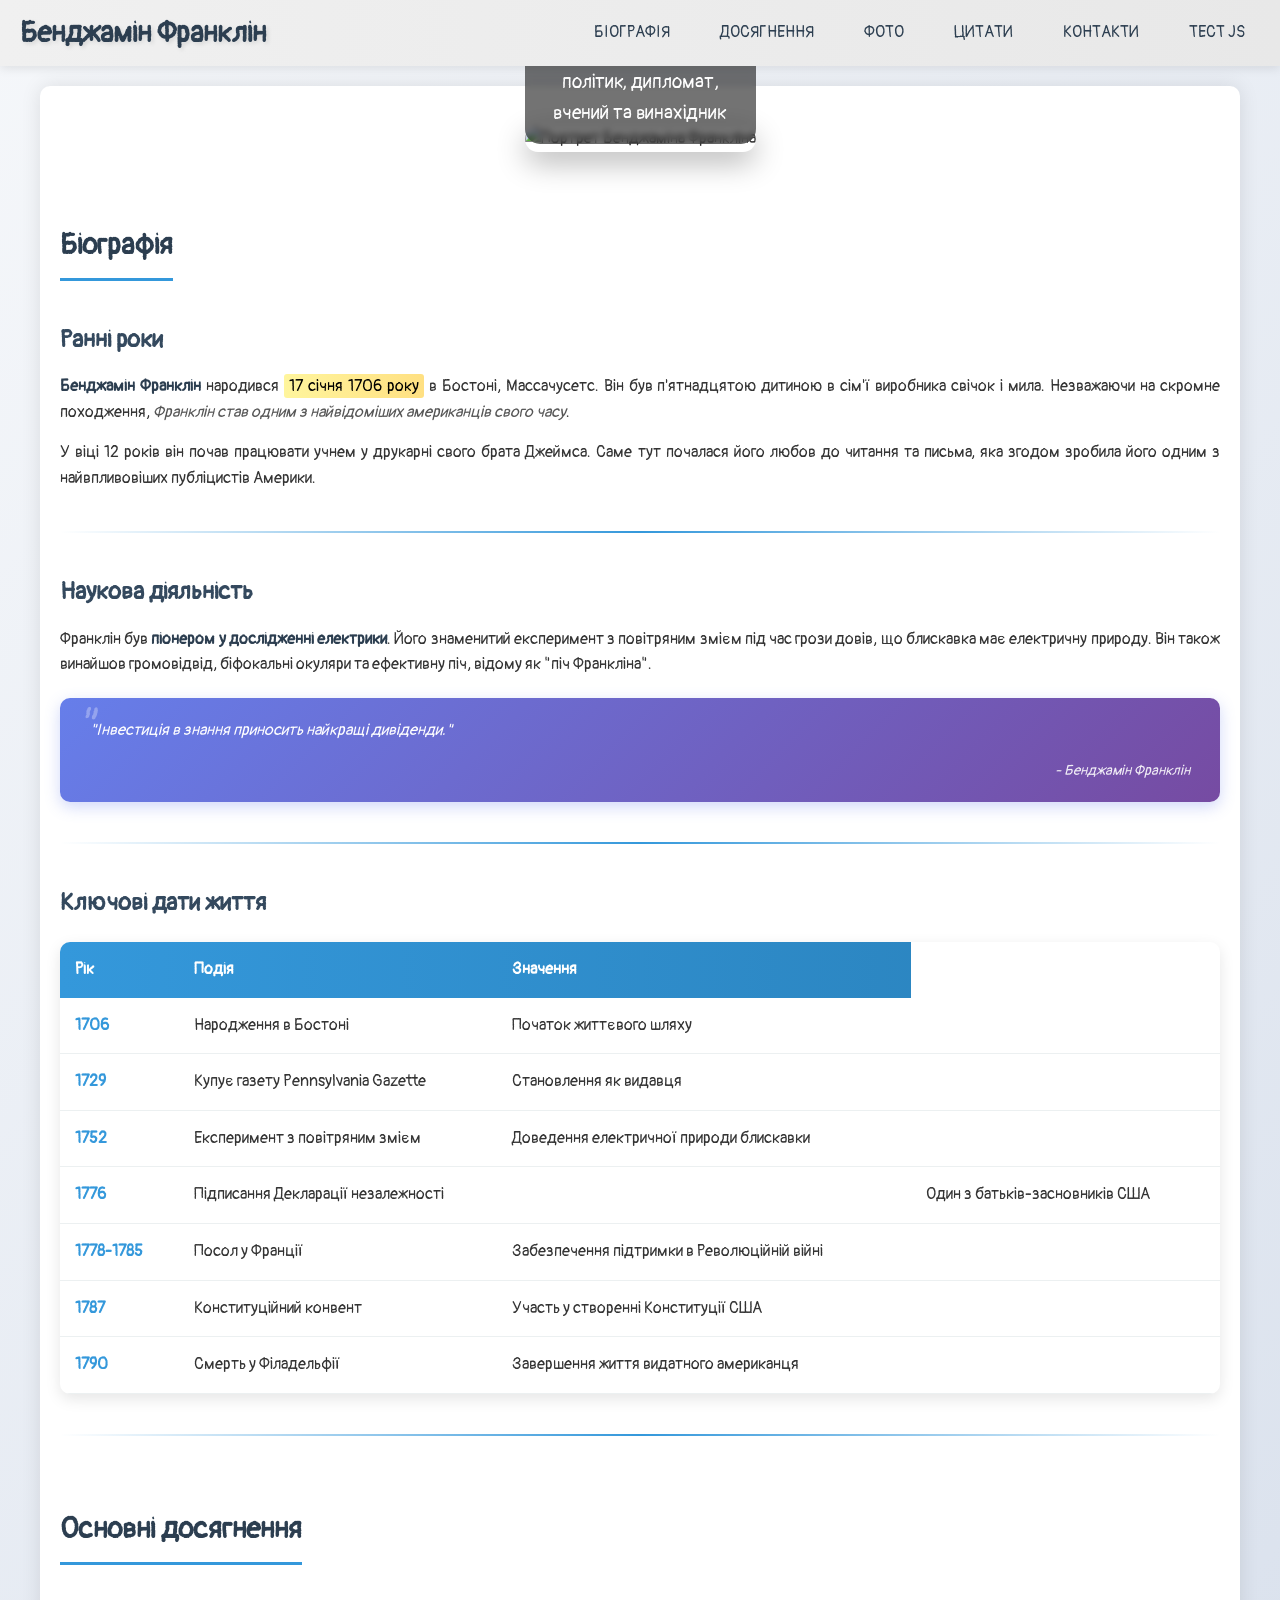
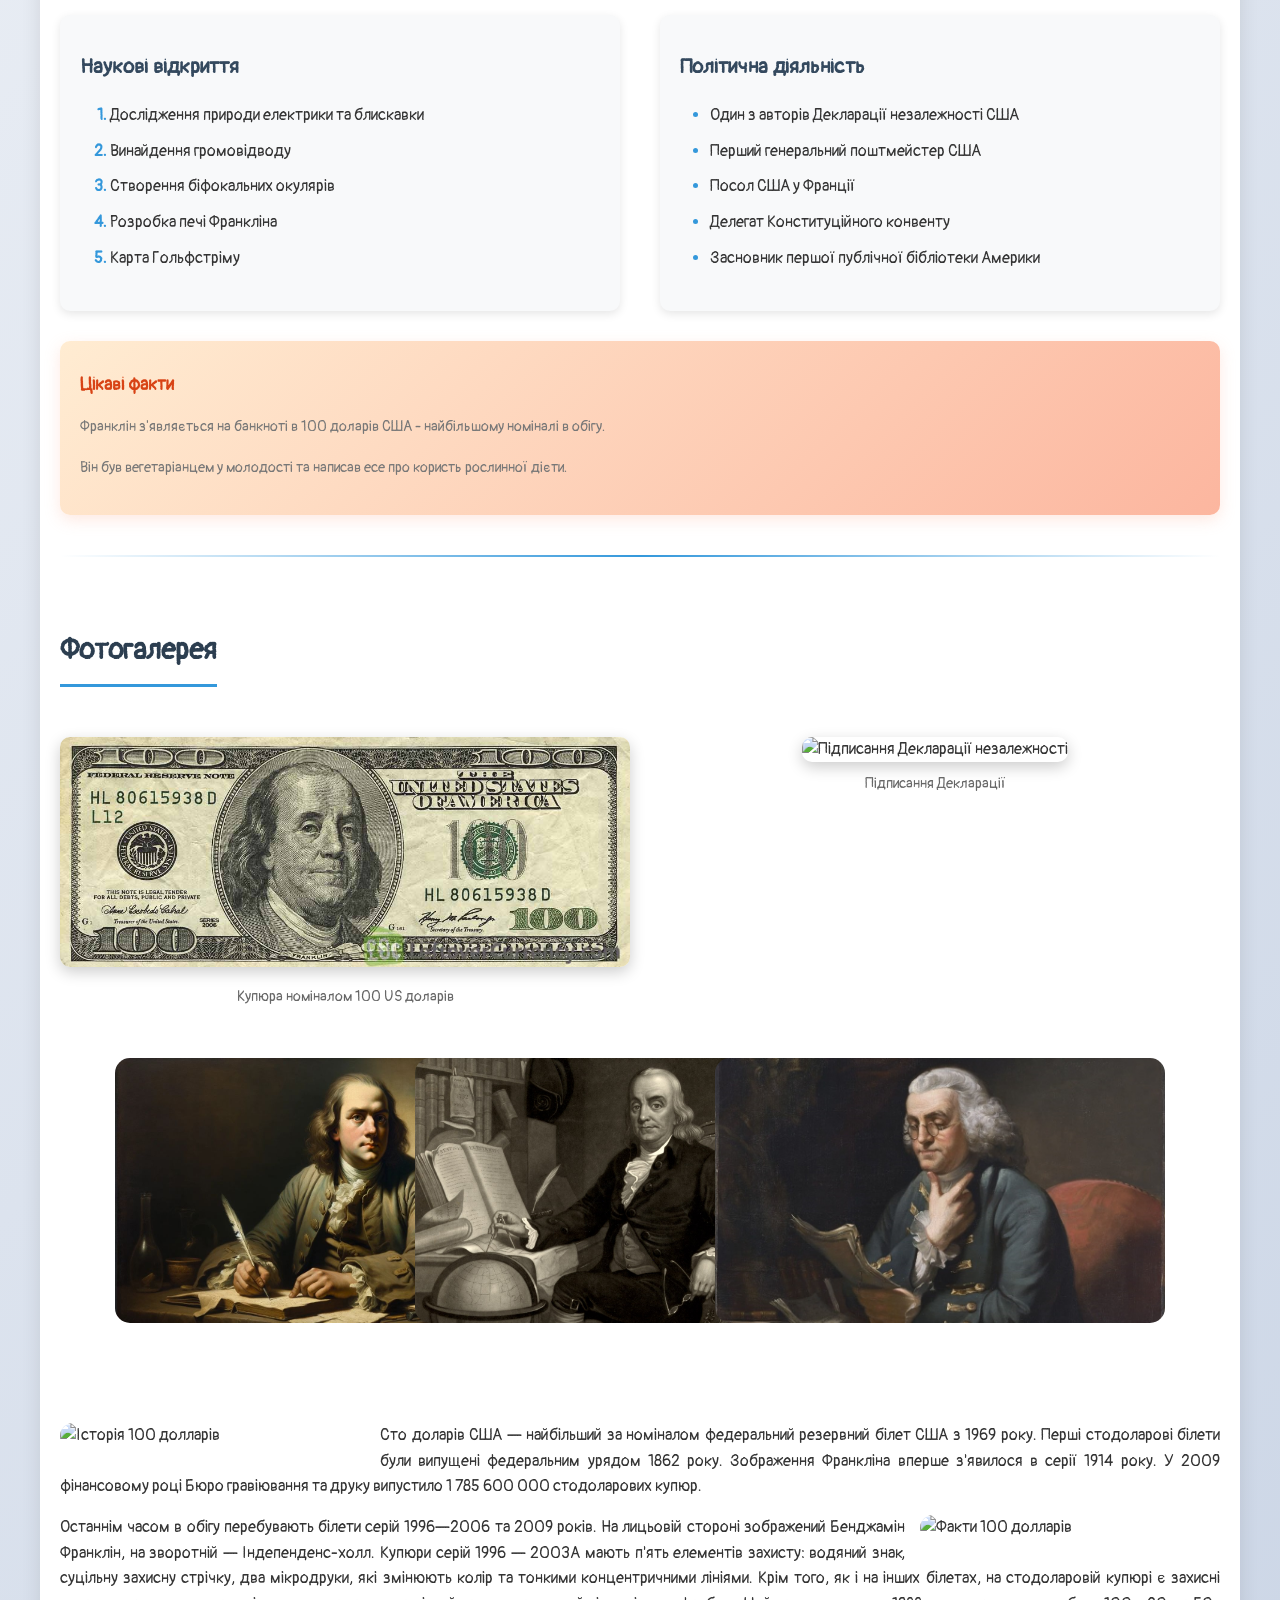
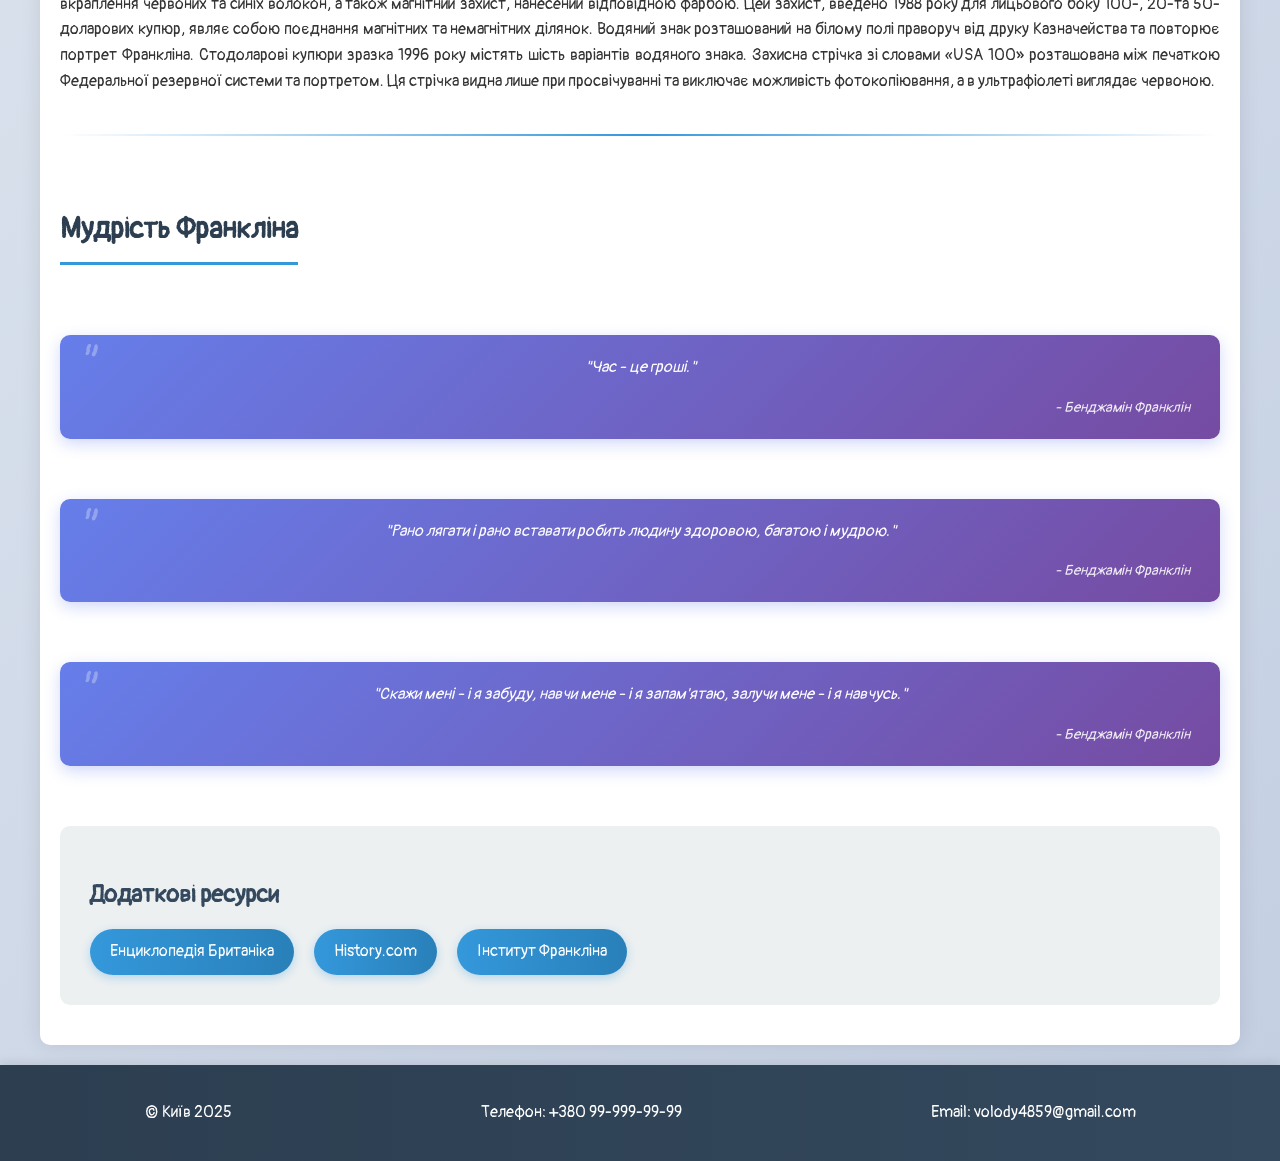
==== commit c5bdfdec: "Merge branch 'main' into feature/test-branch" ====
--- a/index.html
+++ b/index.html
@@ -92,9 +92,9 @@
                             <td>Доведення електричної природи блискавки</td>
                         </tr> 
                         <tr>
-                            <td>1776</td>
-                            <td>Підписання Декларації незалежності</td>
-                            <td>Один з батьків-засновників США</td>
+                            <td>1776</td> 
+                            <td colspan="2">Підписання Декларації незалежності</td>
+                            <td colspan="2">Один з батьків-засновників США</td>
                         </tr>
                         <tr>
                             <td>1778-1785</td>
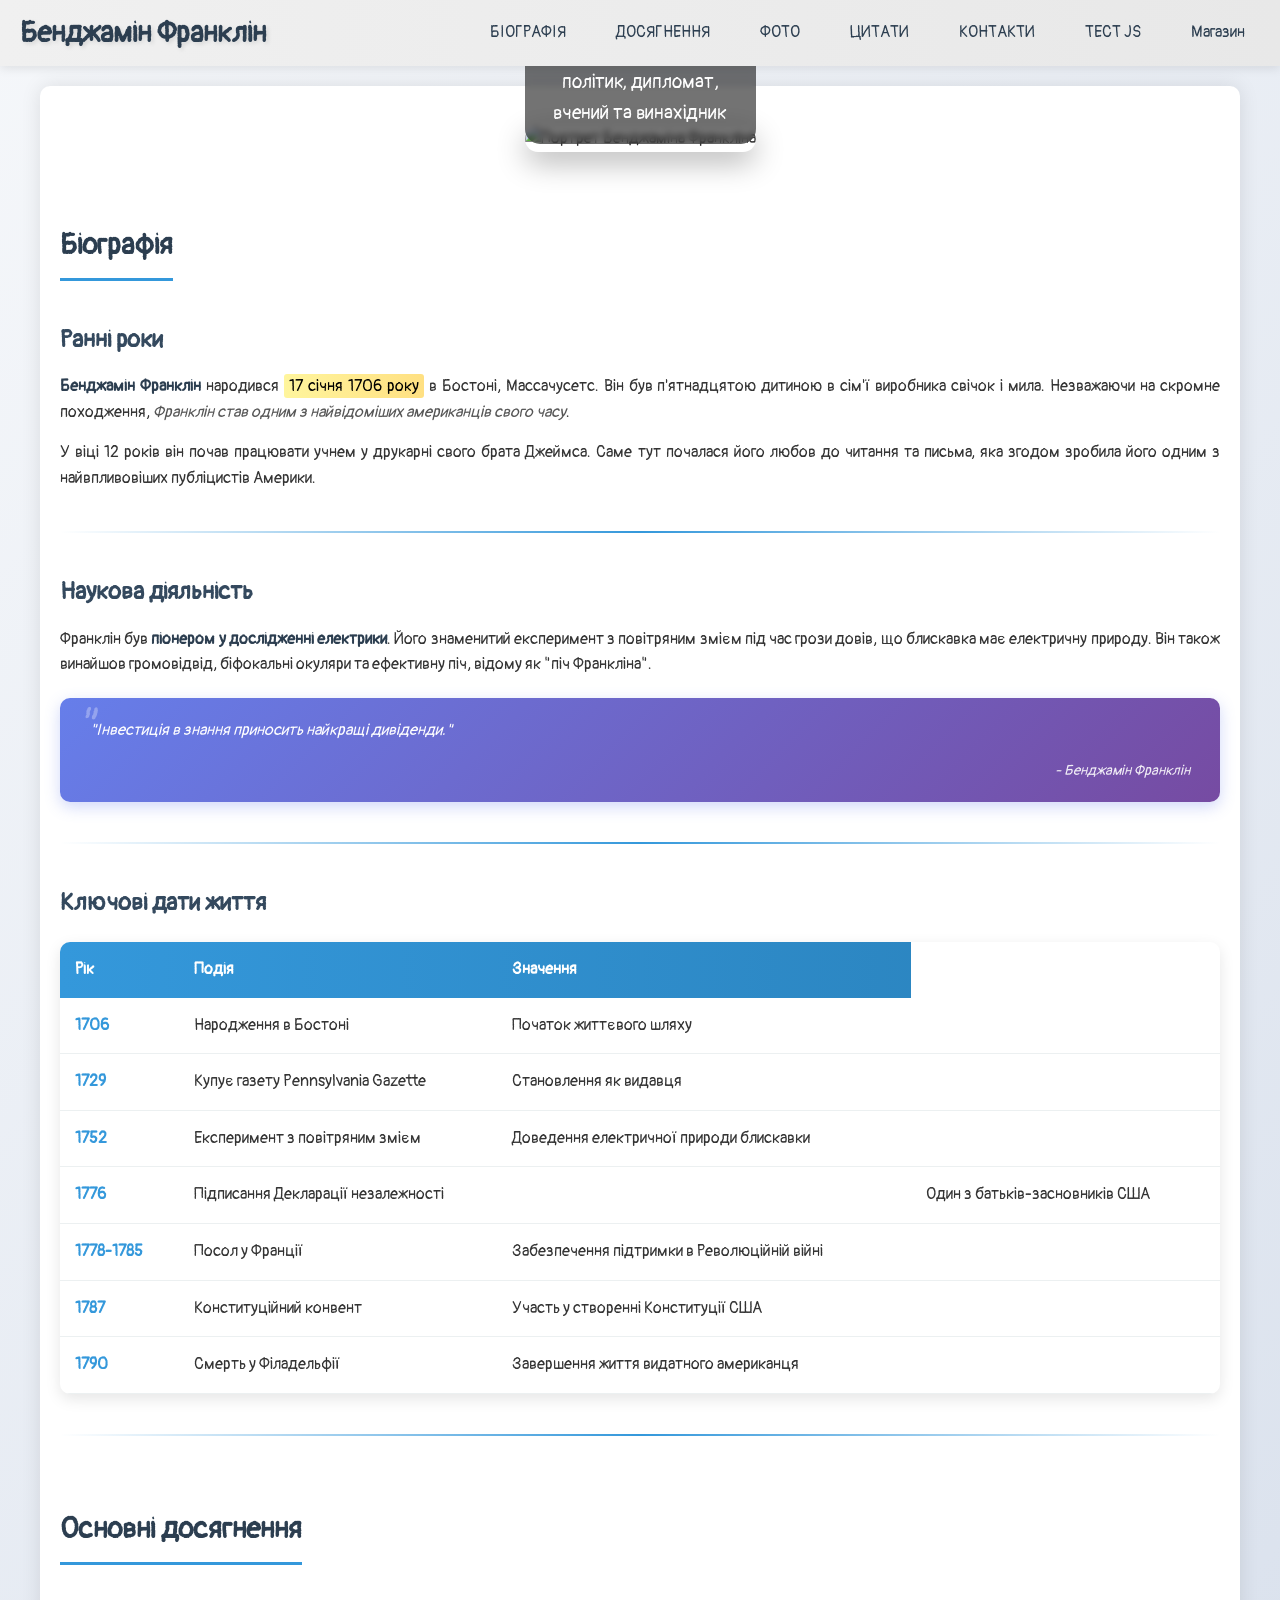
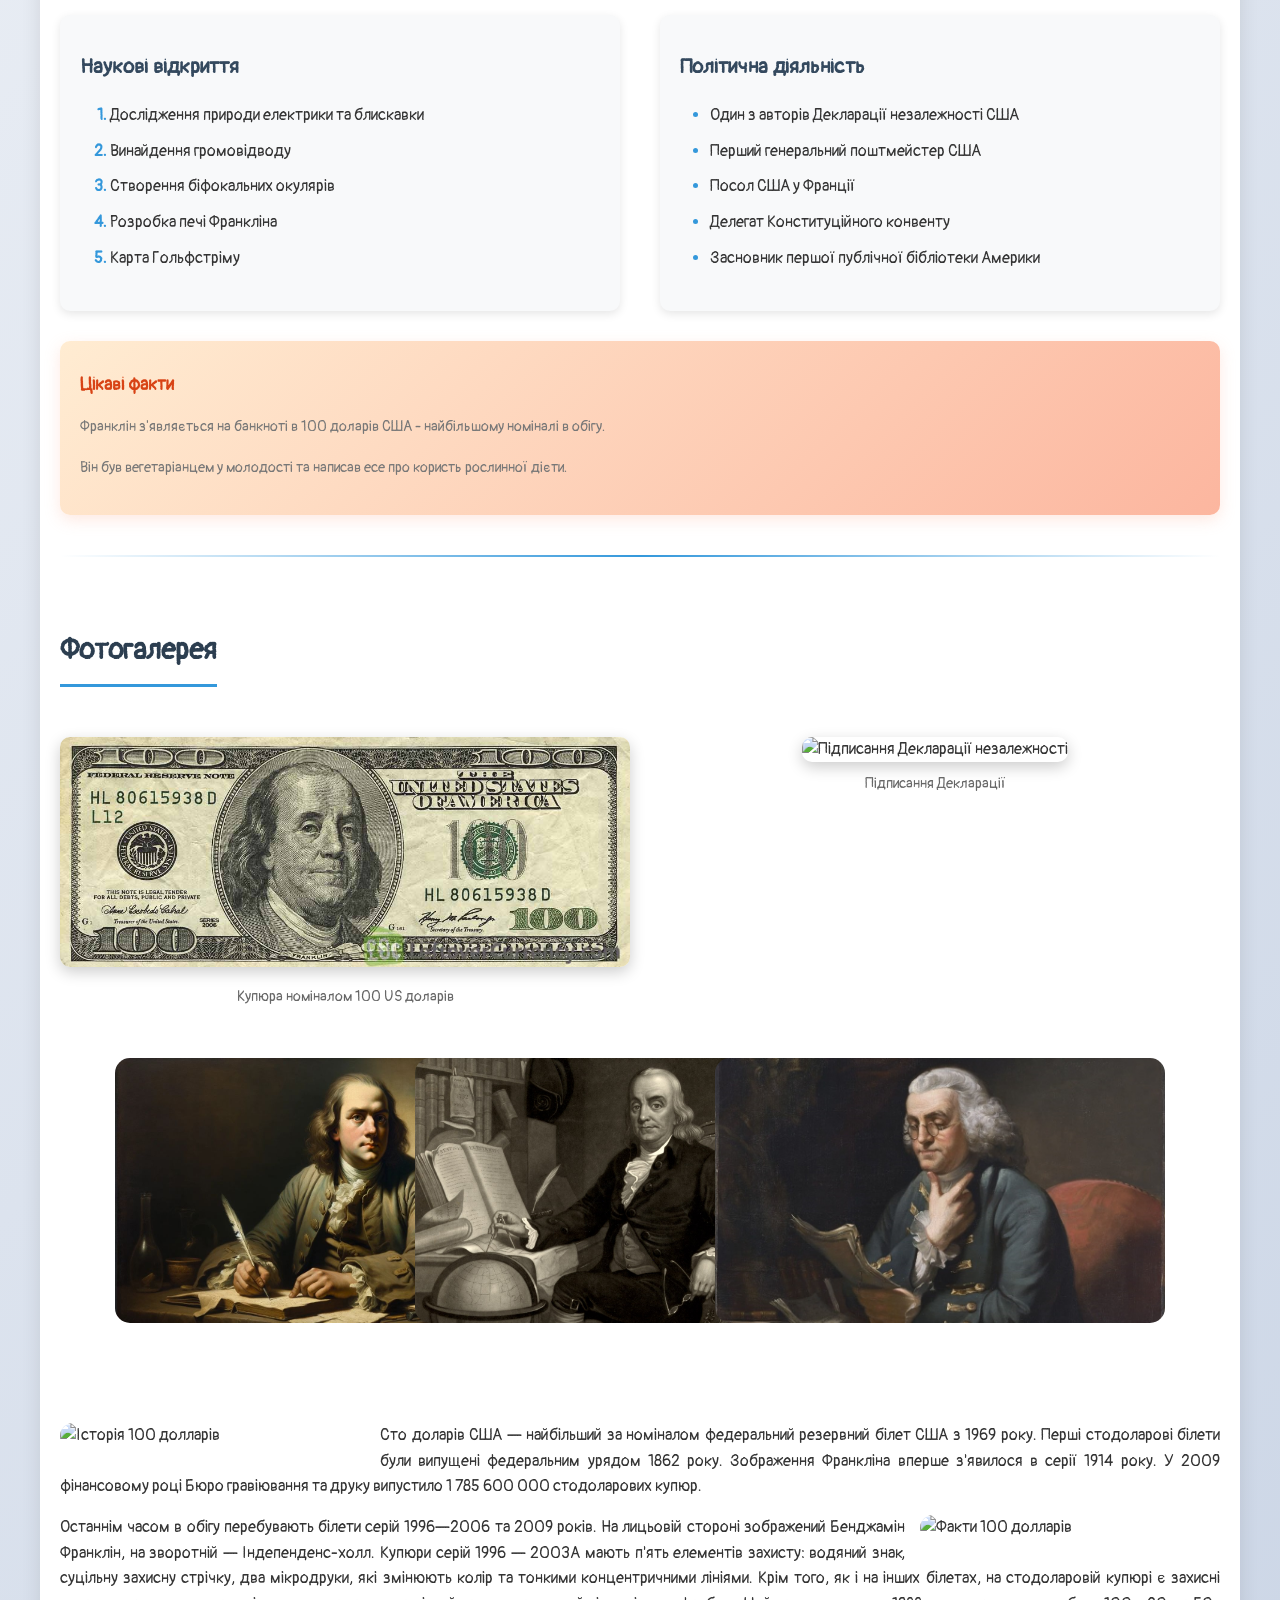
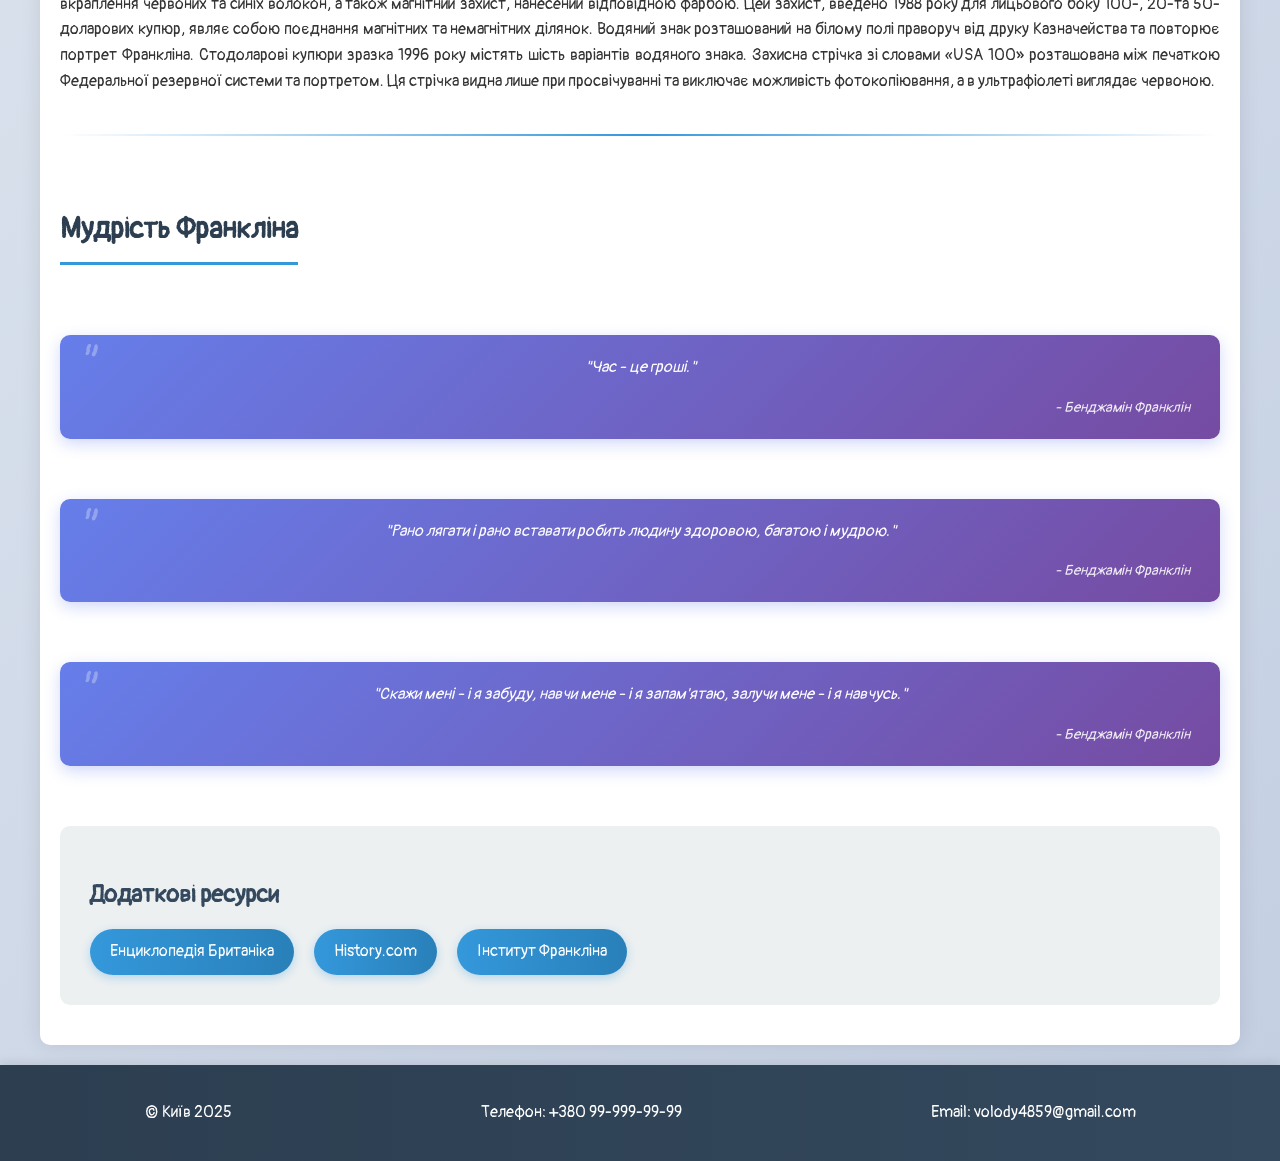
==== commit e591f68d: "lab5" ====
--- a/index.html
+++ b/index.html
@@ -12,14 +12,15 @@
     <!-- НАВІГАЦІЯ -->
     <header class="navbar">
         <h1>Бенджамін Франклін</h1>
-        <nav>
-            <a href="#biography">БІОГРАФІЯ</a>
-            <a href="#achievements">ДОСЯГНЕННЯ</a>
-            <a href="#photos">ФОТО</a>
-            <a href="#quotes">ЦИТАТИ</a>
-            <a href="contacts.html">КОНТАКТИ</a> 
-            <a href="quiz.html">ТЕСТ JS</a>
-        </nav>
+            <nav>
+                <a href="#biography">БІОГРАФІЯ</a>
+                <a href="#achievements">ДОСЯГНЕННЯ</a>
+                <a href="#photos">ФОТО</a>
+                <a href="#quotes">ЦИТАТИ</a>
+                <a href="contacts.html">КОНТАКТИ</a> 
+                <a href="quiz.html">ТЕСТ JS</a>
+                <a href="api.html">Магазин</a> 
+            </nav>
     </header>
 
     <main>
